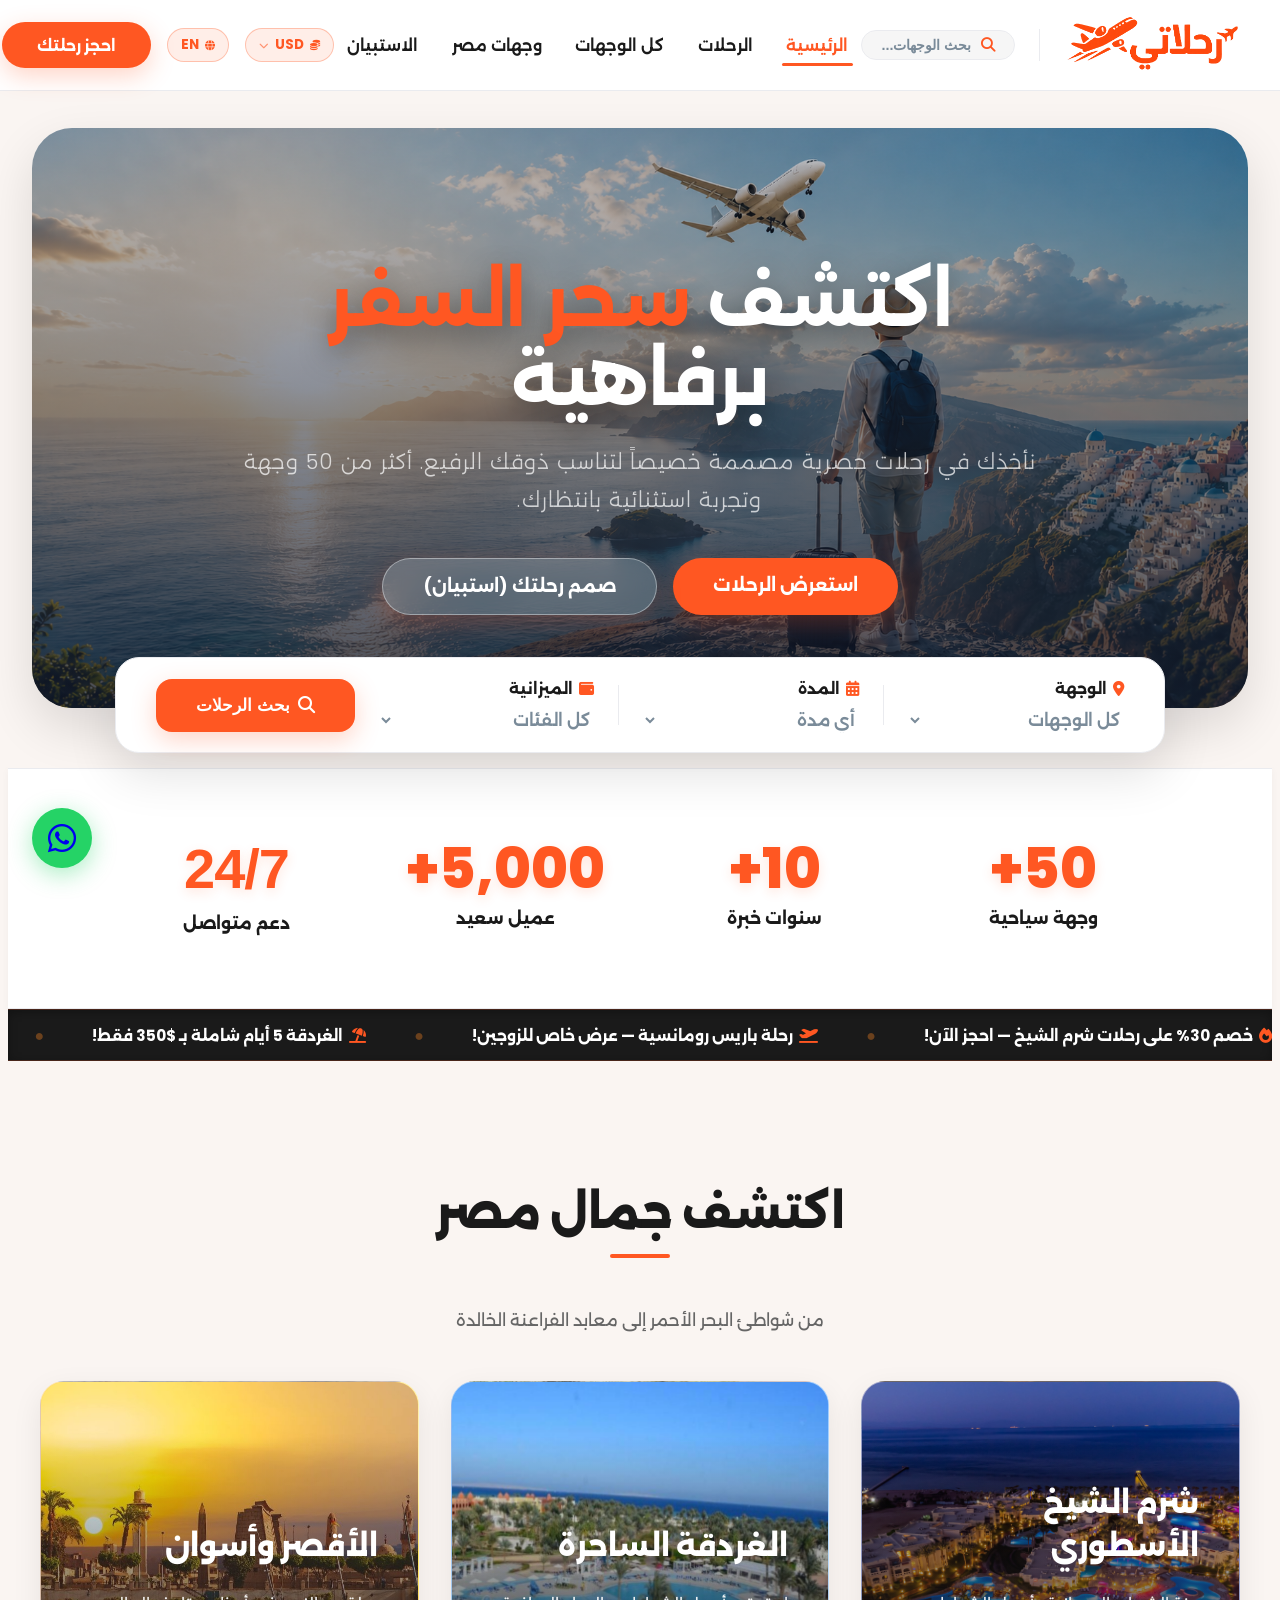
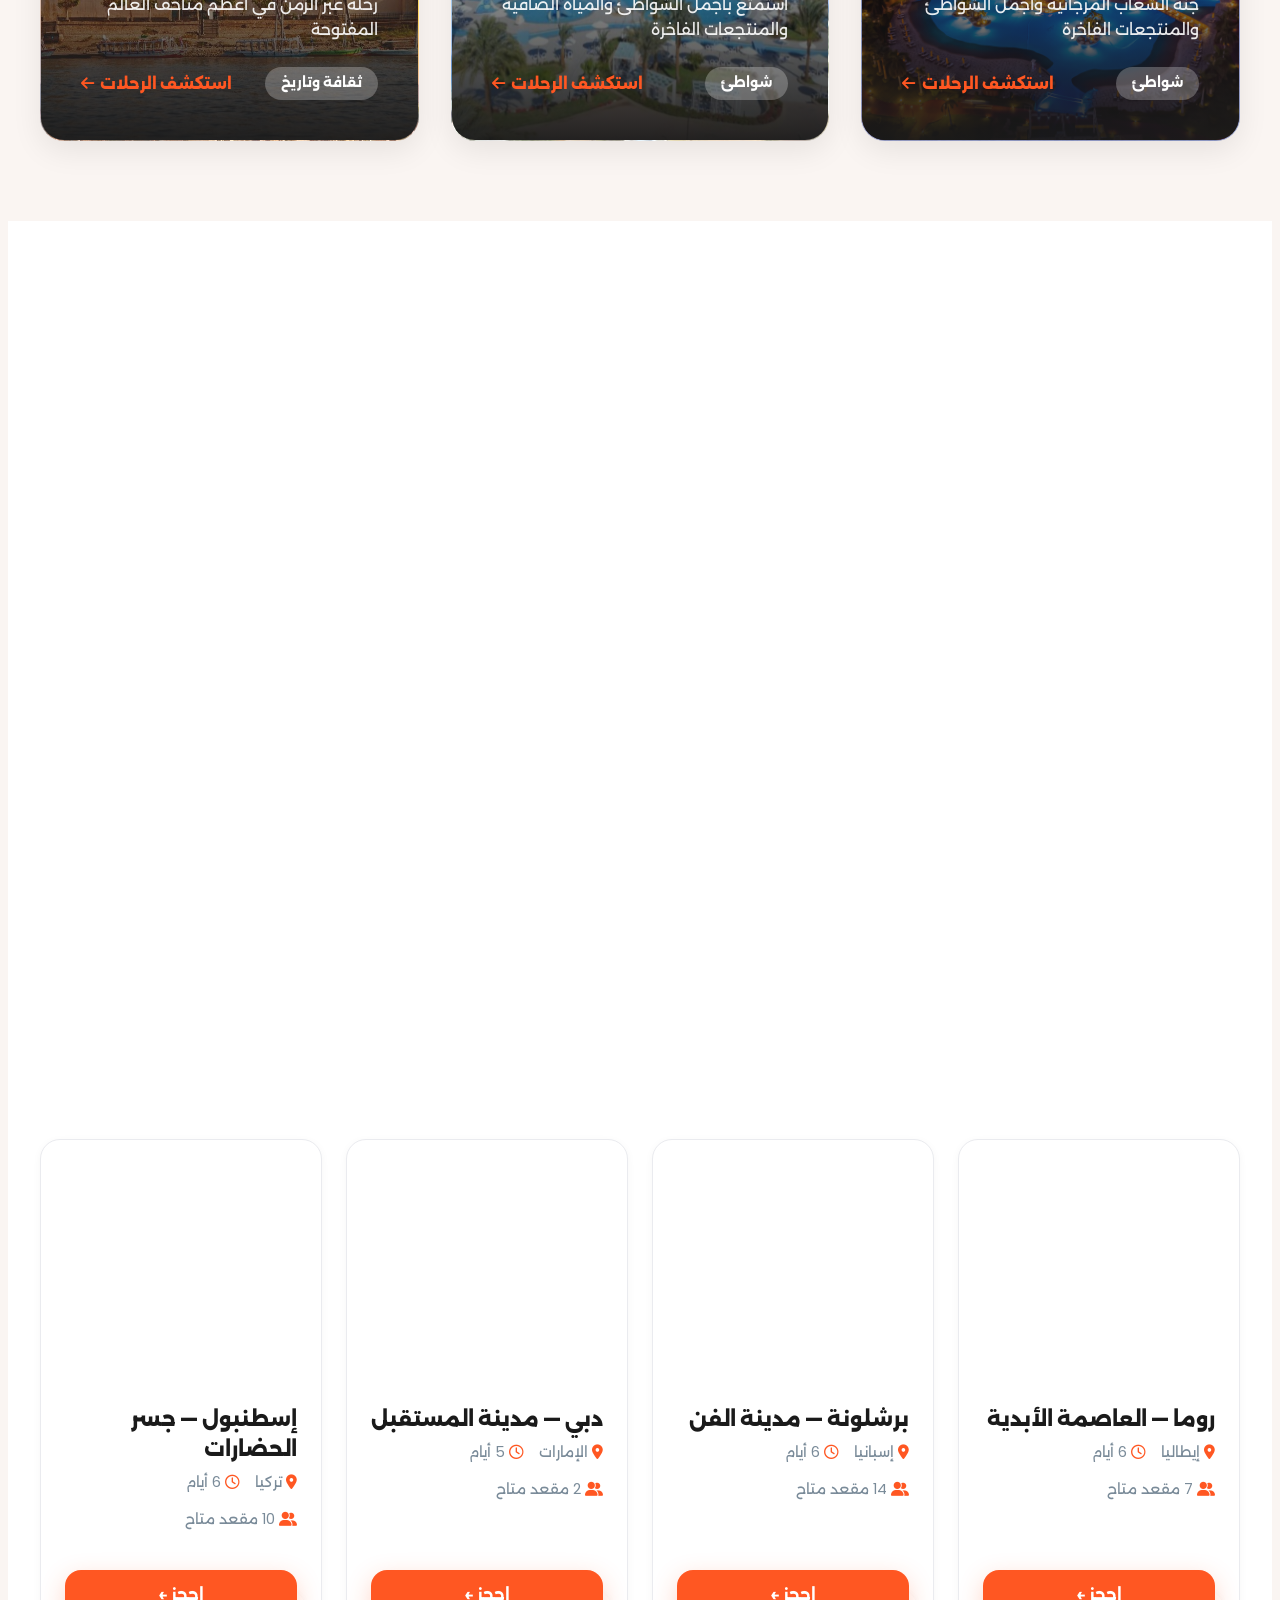
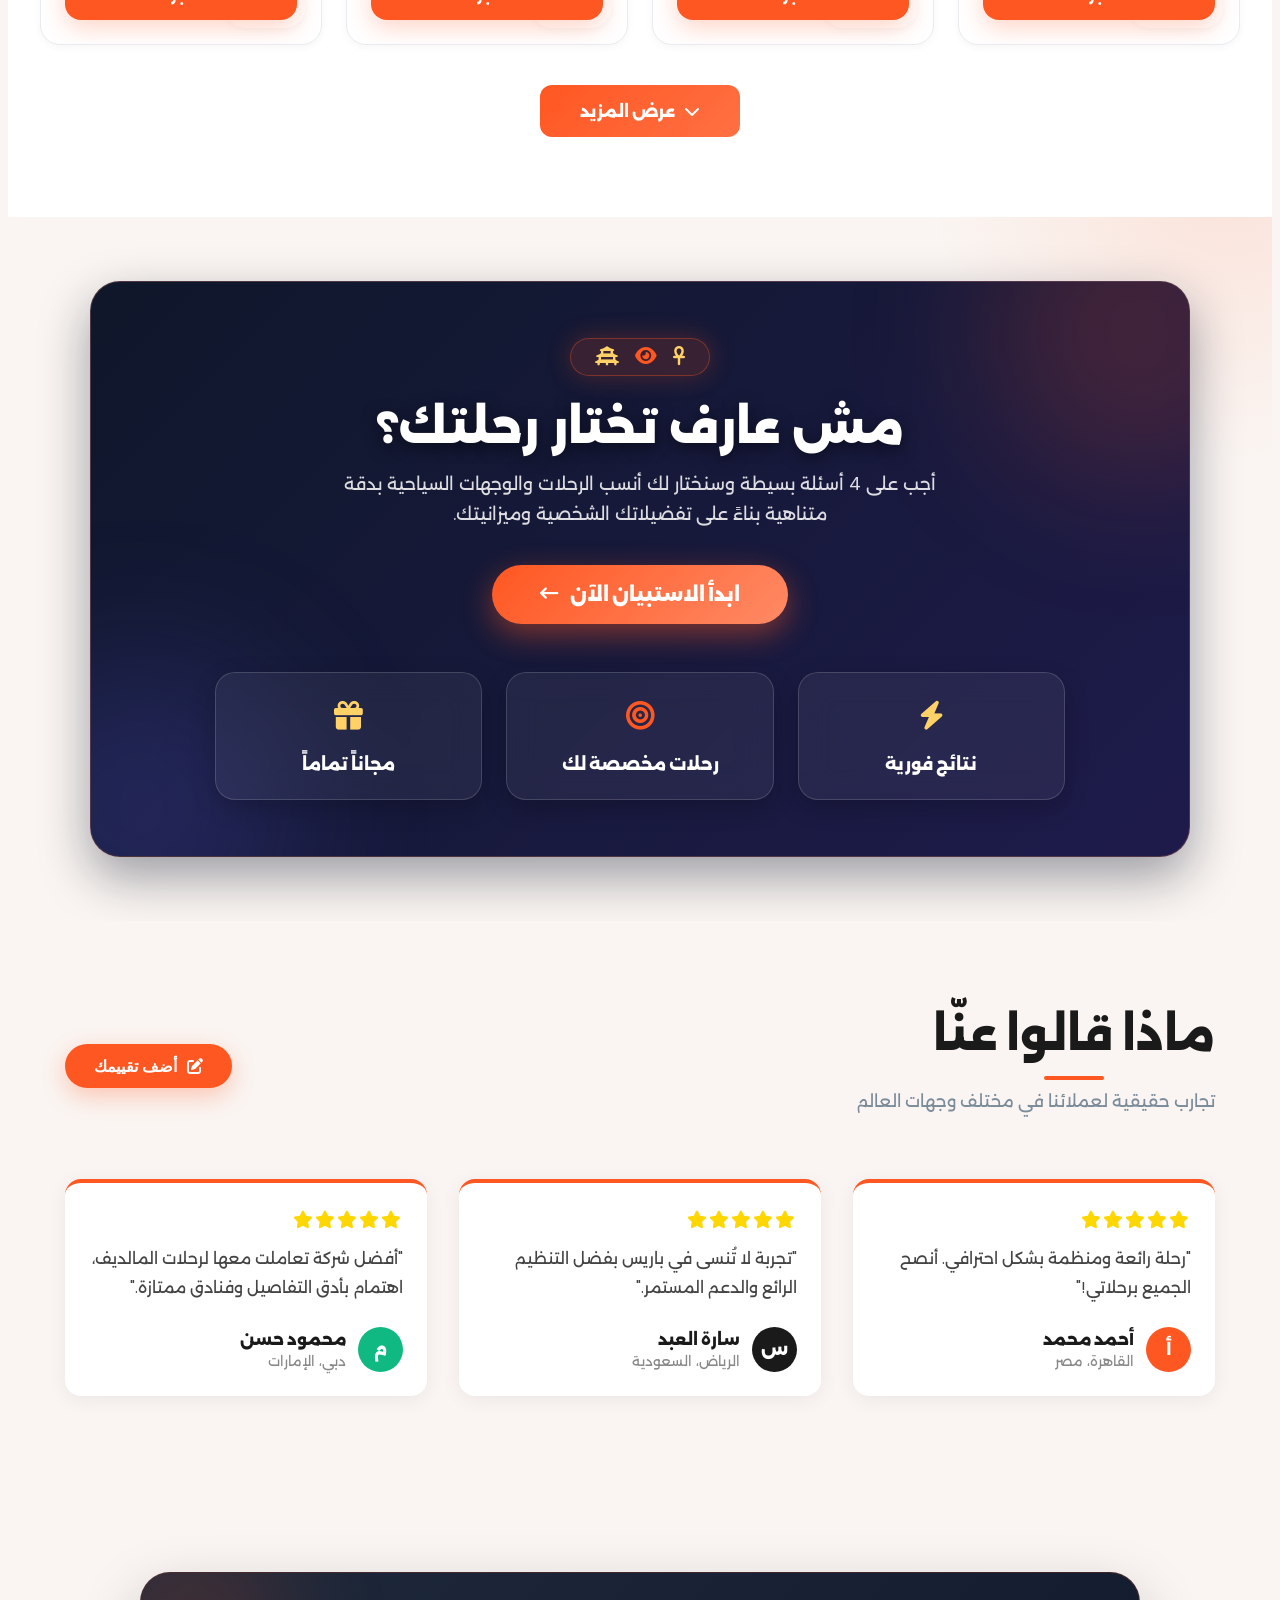
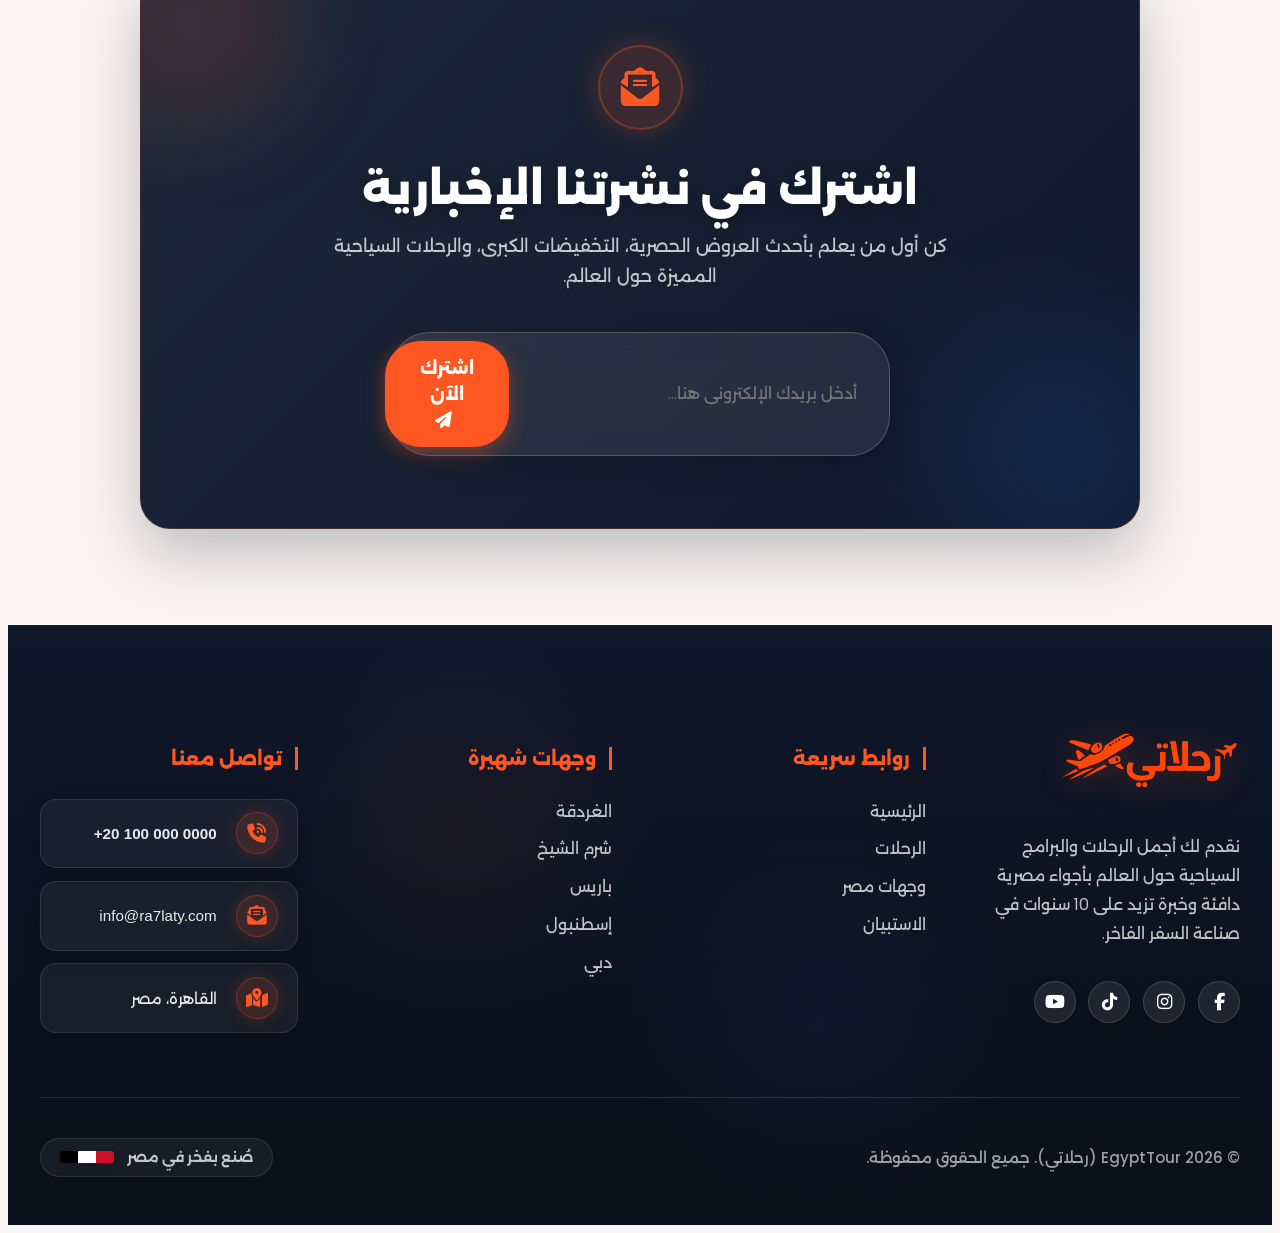
==== index.html @ 70bfa0c8 "version 1" ====
<!DOCTYPE html>

<html lang="ar" dir="rtl">

<head>

    <meta charset="UTF-8">

    <meta name="viewport" content="width=device-width, initial-scale=1.0">

    <meta name="csrf-token" content="">

    <title>رحلاتي | أفضل عروض الرحلات والبرامج السياحية الفاخرة</title>

    <meta name="description" content="اكتشف أجمل الرحلات السياحية والبرامج الفاخرة حول العالم مع رحلاتي (ra7laty.com). عروض سياحية مميزة، حجوزات فنادق وطيران، وتجارب سفر استثنائية بأسعار تنافسية.">

    <link rel="canonical" href="https://ra7laty.com/">

    <link rel="alternate" hreflang="ar" href="https://ra7laty.com/">

    <link rel="alternate" hreflang="en" href="https://ra7laty.com/en/">

    <link rel="alternate" hreflang="x-default" href="https://ra7laty.com/">

    <meta name="keywords" content="رحلاتي, شركة سياحة, عروض سياحية, حجز رحلات, سياحة فاخرة, برامج سياحية, ra7laty, حجز فنادق, تذاكر طيران">

    <meta name="robots" content="index, follow, max-image-preview:large, max-snippet:-1, max-video-preview:-1">

    <meta name="author" content="رحلاتي | Ra7laty">

    <meta name="geo.region" content="EG">

    <meta name="geo.placename" content="Cairo, Egypt">

    <meta property="og:type" content="website">

    <meta property="og:title" content="رحلاتي | أفضل عروض الرحلات والبرامج السياحية الفاخرة">

    <meta property="og:description" content="اكتشف أجمل الرحلات السياحية والبرامج الفاخرة حول العالم مع رحلاتي. عروض سياحية مميزة وتجارب سفر استثنائية بأسعار تنافسية.">

    <meta property="og:url" content="https://ra7laty.com/">

    <meta property="og:site_name" content="رحلاتي | Ra7laty">

    <meta property="og:locale" content="ar_AR">

    <meta property="og:image" content="https://ra7laty.com/assets/logo.png">

    <meta property="og:image:width" content="1200">

    <meta property="og:image:height" content="630">

    <meta property="og:image:alt" content="رحلاتي لعروض السياحة والسفر">

    <meta name="twitter:card" content="summary_large_image">

    <meta name="twitter:site" content="@ra7laty">

    <meta name="twitter:title" content="رحلاتي | أفضل عروض الرحلات والبرامج السياحية الفاخرة">

    <meta name="twitter:description" content="اكتشف أجمل الرحلات السياحية والبرامج الفاخرة حول العالم مع رحلاتي. عروض سياحية مميزة وتجارب سفر استثنائية.">

    <meta name="twitter:image" content="https://ra7laty.com/assets/logo.png">
    <!-- Google Search Favicon and Apple Touch Icon -->
    <link rel="icon" type="image/png" href="https://ra7laty.com/assets/logo.png">
    <link rel="apple-touch-icon" href="https://ra7laty.com/assets/logo.png">

    <script type="application/ld+json">
    [
      {
        "@context": "https://schema.org",
        "@type": "TravelAgency",
        "name": "Ra7laty",
        "alternateName": "Ra7laty",
        "url": "https://ra7laty.com",
        "logo": "https://ra7laty.com/assets/logo.png",
        "image": "https://ra7laty.com/assets/logo.png",
        "description": "Ra7laty offers the best luxury travel packages and tours around the world at the best prices.",

      "address": {"@@type": "PostalAddress", "addressLocality": "Cairo", "addressCountry": "EG"},

      "telephone": "+201000000000",

      "email": "info@ra7laty.com",

      "sameAs": ["https://ra7laty.com", "https://www.facebook.com/ra7laty", "https://www.instagram.com/ra7laty"]

      },
      {
        "@context": "https://schema.org",
        "@type": "WebSite",
        "name": "Ra7laty",
        "alternateName": "Ra7laty",
        "url": "https://ra7laty.com/",
        "keywords": "ra7laty, travel agency, luxury tours, flights, hotels, booking",
        "potentialAction": {
          "@type": "SearchAction",
          "target": {
            "@type": "EntryPoint",
            "urlTemplate": "https://ra7laty.com/?search={search_term_string}"
          },
          "query-input": "required name=search_term_string"
        }
      }
    ]

    </script>

    <!-- Google Fonts & External Assets Preconnect (Rocket Performance) -->
    <link rel="preconnect" href="https://fonts.googleapis.com">
    <link rel="preconnect" href="https://fonts.gstatic.com" crossorigin>
    <link rel="preconnect" href="https://cdnjs.cloudflare.com" crossorigin>
    <link rel="preconnect" href="https://images.unsplash.com" crossorigin>
    <link rel="dns-prefetch" href="https://fonts.googleapis.com">
    <link rel="dns-prefetch" href="https://fonts.gstatic.com">
    <link rel="dns-prefetch" href="https://cdnjs.cloudflare.com">
    <link rel="dns-prefetch" href="https://images.unsplash.com">
    <link href="https://fonts.googleapis.com/css2?family=Alexandria:wght@400;500;600;700;800&family=Poppins:wght@400;500;600;700&display=swap" rel="stylesheet">

    <!-- Font Awesome 6 Free -->

    <link rel="stylesheet" href="https://cdnjs.cloudflare.com/ajax/libs/font-awesome/6.5.1/css/all.min.css" integrity="sha512-DTOQO9RWCH3ppGqcWaEA1BIZOC6xxalwEsw9c2QQeAIftl+Vegovlnee1c9QX4TctnWMn13TZye+giMm8e2LwA==" crossorigin="anonymous" referrerpolicy="no-referrer">

    <link rel="stylesheet" href="css/style.css">

    <script src="js/main.js" defer></script>

</head>

<body>

    <nav class="navbar" id="mainNav">

        <div style="max-width:1250px; margin:0 auto; padding:0 1.5rem; display:flex; align-items:center; justify-content:space-between; height:90px;">

            <div style="display:flex; align-items:center; gap:1.5rem;">
                <a href="index.html" style="display:flex; align-items:center; text-decoration:none;">
                    <img src="assets/logo.png" alt="EgyptTour Logo" decoding="async" style="height: 78px; width: auto; object-fit: contain; transition: transform 0.3s ease;" onmouseover="this.style.transform='scale(1.05)'" onmouseout="this.style.transform='scale(1)'">
                </a>
                <div style="height:32px; width:1px; background:var(--color-border);" class="desktop-only"></div>
                <button onclick="document.getElementById('heroDestFilter')?.focus();" style="background:rgba(26,26,26,0.04); border:1px solid var(--color-border); border-radius:50px; padding:0.4rem 1.2rem; display:flex; align-items:center; gap:0.6rem; cursor:pointer; transition:all 0.2s;" onmouseover="this.style.background='rgba(26,26,26,0.08)'" onmouseout="this.style.background='rgba(26,26,26,0.04)'" class="desktop-only">
                    <i class="fa-solid fa-magnifying-glass" style="color:var(--color-primary); font-size:0.9rem;"></i>
                    <span style="color:var(--color-text-muted); font-size:0.9rem; font-weight:600;" data-i18n="searchNav">بحث الوجهات...</span>
                </button>
            </div>

            <div style="display:flex; align-items:center; gap:0.5rem;" class="desktop-nav">

                <a href="index.html" class="nav-link active" data-i18n="navHome">الرئيسية</a>
                <a href="#world-trips" class="nav-link" data-i18n="navTrips">الرحلات</a>
                <a href="#world-trips" class="nav-link" data-i18n="navDestinations">كل الوجهات</a>
                <a href="#egypt-destinations" class="nav-link" data-i18n="navEgypt">وجهات مصر</a>
                <a href="survey.html" class="nav-link" data-i18n="navSurvey">الاستبيان</a>

            </div>

            <div style="display:flex; align-items:center; gap:1rem;">

                <div style="position:relative;" id="currencyWidget">

                    <button onclick="toggleCurrencyMenu()" id="currencyBtn"

                            style="background:rgba(255, 87, 34, 0.1); border:1px solid rgba(255, 87, 34, 0.3); color:var(--color-primary); font-family:inherit; font-size:0.85rem; font-weight:700; cursor:pointer; padding:0.4rem 0.8rem; border-radius:20px; display:flex; align-items:center; gap:0.4rem; transition:all 0.2s;"

                            onmouseover="this.style.background='rgba(255, 87, 34, 0.2)'"

                            onmouseout="this.style.background='rgba(255, 87, 34, 0.1)'">

                        <i class="fa-solid fa-coins fa-xs"></i>

                        <span id="currencyBtnLabel">USD</span>

                        <i class="fa-solid fa-chevron-down fa-xs" style="opacity:0.6; font-size:0.6rem;"></i>

                    </button>

                                        <div id="currencyMenu" style="display:none; position:absolute; top:calc(100% + 8px); right:0; background:var(--color-surface); border:1px solid rgba(255, 87, 34, 0.25); border-radius:16px; padding:0.5rem; min-width:170px; z-index:999; box-shadow:0 12px 40px rgba(0,0,0,0.15);">
                        <button onclick="selectCurrency('USD','$')" data-currency="USD" style="display:flex; align-items:center; gap:0.5rem; width:100%; background:none; border:none; color:var(--color-text); font-family:inherit; font-size:0.85rem; padding:0.5rem 0.7rem; border-radius:10px; cursor:pointer; text-align:start; transition:all 0.15s;" onmouseover="this.style.background='rgba(255, 87, 34, 0.12)';this.style.color='var(--color-primary)'" onmouseout="this.style.background='none';this.style.color='var(--color-text)'">
                            <span>🇺🇸</span>
                            <span style="font-weight:700;">USD</span>
                            <span style="color:#64748B; font-size:0.75rem; margin-inline-start:auto;">$</span>
                        </button>
                        <button onclick="selectCurrency('EUR','€')" data-currency="EUR" style="display:flex; align-items:center; gap:0.5rem; width:100%; background:none; border:none; color:var(--color-text); font-family:inherit; font-size:0.85rem; padding:0.5rem 0.7rem; border-radius:10px; cursor:pointer; text-align:start; transition:all 0.15s;" onmouseover="this.style.background='rgba(255, 87, 34, 0.12)';this.style.color='var(--color-primary)'" onmouseout="this.style.background='none';this.style.color='var(--color-text)'">
                            <span>🇪🇺</span>
                            <span style="font-weight:700;">EUR</span>
                            <span style="color:#64748B; font-size:0.75rem; margin-inline-start:auto;">€</span>
                        </button>
                        <button onclick="selectCurrency('GBP','£')" data-currency="GBP" style="display:flex; align-items:center; gap:0.5rem; width:100%; background:none; border:none; color:var(--color-text); font-family:inherit; font-size:0.85rem; padding:0.5rem 0.7rem; border-radius:10px; cursor:pointer; text-align:start; transition:all 0.15s;" onmouseover="this.style.background='rgba(255, 87, 34, 0.12)';this.style.color='var(--color-primary)'" onmouseout="this.style.background='none';this.style.color='var(--color-text)'">
                            <span>🇬🇧</span>
                            <span style="font-weight:700;">GBP</span>
                            <span style="color:#64748B; font-size:0.75rem; margin-inline-start:auto;">£</span>
                        </button>
                        <button onclick="selectCurrency('EGP','E£')" data-currency="EGP" style="display:flex; align-items:center; gap:0.5rem; width:100%; background:none; border:none; color:var(--color-text); font-family:inherit; font-size:0.85rem; padding:0.5rem 0.7rem; border-radius:10px; cursor:pointer; text-align:start; transition:all 0.15s;" onmouseover="this.style.background='rgba(255, 87, 34, 0.12)';this.style.color='var(--color-primary)'" onmouseout="this.style.background='none';this.style.color='var(--color-text)'">
                            <span>🇪🇬</span>
                            <span style="font-weight:700;">EGP</span>
                            <span style="color:#64748B; font-size:0.75rem; margin-inline-start:auto;">E£</span>
                        </button>
                        <button onclick="selectCurrency('SAR','SAR')" data-currency="SAR" style="display:flex; align-items:center; gap:0.5rem; width:100%; background:none; border:none; color:var(--color-text); font-family:inherit; font-size:0.85rem; padding:0.5rem 0.7rem; border-radius:10px; cursor:pointer; text-align:start; transition:all 0.15s;" onmouseover="this.style.background='rgba(255, 87, 34, 0.12)';this.style.color='var(--color-primary)'" onmouseout="this.style.background='none';this.style.color='var(--color-text)'">
                            <span>🇸🇦</span>
                            <span style="font-weight:700;">SAR</span>
                            <span style="color:#64748B; font-size:0.75rem; margin-inline-start:auto;">SAR</span>
                        </button>
                        <button onclick="selectCurrency('AED','AED')" data-currency="AED" style="display:flex; align-items:center; gap:0.5rem; width:100%; background:none; border:none; color:var(--color-text); font-family:inherit; font-size:0.85rem; padding:0.5rem 0.7rem; border-radius:10px; cursor:pointer; text-align:start; transition:all 0.15s;" onmouseover="this.style.background='rgba(255, 87, 34, 0.12)';this.style.color='var(--color-primary)'" onmouseout="this.style.background='none';this.style.color='var(--color-text)'">
                            <span>🇦🇪</span>
                            <span style="font-weight:700;">AED</span>
                            <span style="color:#64748B; font-size:0.75rem; margin-inline-start:auto;">AED</span>
                        </button>
                    </div>

                </div>

                <button id="langBtn" style="background:rgba(255, 87, 34, 0.1); border:1px solid rgba(255, 87, 34, 0.3); color:var(--color-primary); font-family:inherit; font-size:0.85rem; font-weight:700; cursor:pointer; padding:0.4rem 0.8rem; border-radius:20px; display:flex; align-items:center; gap:0.4rem; transition:all 0.2s;" onclick="switchLanguage()" onmouseover="this.style.background='rgba(255, 87, 34, 0.2)'" onmouseout="this.style.background='rgba(255, 87, 34, 0.1)'">
                    <i class="fa-solid fa-globe fa-xs"></i>
                    <span id="langBtnLabel">EN</span>
                </button>

                <a href="#world-trips" class="btn-pill desktop-only" style="font-size:0.95rem;" data-i18n="navCta">احجز رحلتك</a>

                <button id="mobileMenuBtn" style="display:none; background:none; border:none; color:var(--color-primary); cursor:pointer; padding:0.3rem; font-size:1.4rem;" class="mobile-only">

                    <i class="fa-solid fa-bars"></i>

                </button>

            </div>

        </div>

        <div id="mobileMenu" class="mobile-menu-container" style="display:none;">
            <button onclick="document.getElementById('mobileMenu').style.display='none'" class="mobile-close-btn" aria-label="Close menu">
                <i class="fa-solid fa-xmark"></i>
            </button>
            <a href="index.html" class="mobile-nav-link active" data-i18n="navHome">
                <i class="fa-solid fa-house"></i> <span>الرئيسية</span>
            </a>
            <a href="#world-trips" class="mobile-nav-link" data-i18n="navTrips" onclick="document.getElementById('mobileMenu').style.display='none'">
                <i class="fa-solid fa-plane-departure"></i> <span>الرحلات</span>
            </a>
            <a href="#world-trips" class="mobile-nav-link" data-i18n="navDestinations" onclick="document.getElementById('mobileMenu').style.display='none'">
                <i class="fa-solid fa-earth-americas"></i> <span>كل الوجهات</span>
            </a>
            <a href="#egypt-destinations" class="mobile-nav-link" data-i18n="navEgypt" onclick="document.getElementById('mobileMenu').style.display='none'">
                <i class="fa-solid fa-pyramid"></i> <span>وجهات مصر</span>
            </a>
            <a href="survey.html" class="mobile-nav-link" data-i18n="navSurvey">
                <i class="fa-solid fa-clipboard-question"></i> <span>الاستبيان</span>
            </a>
            <a href="#world-trips" class="mobile-nav-cta" data-i18n="navCta" onclick="document.getElementById('mobileMenu').style.display='none'">
                <i class="fa-solid fa-map-location-dot"></i> <span>احجز رحلتك</span>
            </a>
        </div>

    </nav>

    <main class="page-content">

<section class="hero-wrapper" id="hero" style="padding: 30px 1.5rem 60px; background: var(--color-bg);">
    <div class="hero-container" style="max-width: 1350px; margin: 0 auto; height: 580px; background: url('assets/background.png') center/cover no-repeat; border-radius: 40px; position: relative; box-shadow: var(--shadow-lg); overflow: visible; display: flex; flex-direction: column; justify-content: center; align-items: center; text-align: center; padding: 2rem;">
        
        <div style="position: absolute; inset: 0; background: linear-gradient(180deg, rgba(15, 23, 42, 0.25) 0%, rgba(15, 23, 42, 0.75) 100%); border-radius: 40px;"></div>
        
        <div style="position: relative; z-index: 2; max-width: 850px; margin-bottom: 20px;">
            <h1 class="text-oversized" data-i18n="heroTitle" style="color: var(--color-surface); text-shadow: 0 10px 30px rgba(0,0,0,0.4); margin-bottom: 1.5rem; font-size: clamp(2.5rem, 6vw, 4.5rem);">
                اكتشف <span style="color: var(--color-primary);">سحر السفر</span> برفاهية
            </h1>
            <p class="text-subtitle" data-i18n="heroSub" style="color: rgba(255,255,255,0.9); margin-bottom: 2.5rem; font-size: clamp(1.1rem, 2vw, 1.3rem); line-height: 1.8;">
                نأخذك في رحلات حصرية مصممة خصيصاً لتناسب ذوقك الرفيع. أكثر من 50 وجهة وتجربة استثنائية بانتظارك.
            </p>
            <div style="display: flex; gap: 1rem; justify-content: center; flex-wrap: wrap;">
                <a href="#world-trips" class="btn-pill" data-i18n="heroBtn1" style="font-size: 1.1rem; padding: 0.9rem 2.5rem;">استعرض الرحلات</a>
                <a href="survey.html" class="btn-pill" data-i18n="heroBtn2" style="font-size: 1.1rem; padding: 0.9rem 2.5rem; background: rgba(255,255,255,0.2); backdrop-filter: blur(10px); border: 1px solid rgba(255,255,255,0.4); color: white;">صمم رحلتك (استبيان)</a>
            </div>
        </div>

        <div class="floating-filter-bar">
            <div class="filter-group">
                <label data-i18n="filterDestLabel"><i class="fa-solid fa-location-dot" style="color:var(--color-primary);"></i> الوجهة</label>
                <select id="heroDestFilter">
                    <option value="all" data-i18n="filterDestAll">كل الوجهات</option>
                    <option value="egypt" data-i18n="filterDestEgypt">وجهات مصر</option>
                    <option value="world" data-i18n="filterDestWorld">وجهات دولية</option>
                </select>
            </div>
            <div class="filter-divider"></div>
            <div class="filter-group">
                <label data-i18n="filterDurLabel"><i class="fa-solid fa-calendar-days" style="color:var(--color-primary);"></i> المدة</label>
                <select id="heroDurationFilter">
                    <option value="all" data-i18n="filterDurAll">أي مدة</option>
                    <option value="short" data-i18n="filterDurShort">1 - 4 أيام</option>
                    <option value="long" data-i18n="filterDurLong">5 أيام فأكثر</option>
                </select>
            </div>
            <div class="filter-divider"></div>
            <div class="filter-group">
                <label data-i18n="filterBudLabel"><i class="fa-solid fa-wallet" style="color:var(--color-primary);"></i> الميزانية</label>
                <select id="heroBudgetFilter">
                    <option value="all" data-i18n="filterBudAll">كل الفئات</option>
                    <option value="budget" data-i18n="filterBudLow">اقتصادي</option>
                    <option value="luxury" data-i18n="filterBudHigh">فاخر المميز</option>
                </select>
            </div>
            <button class="btn-primary filter-search-btn" data-i18n="filterSearchBtn" onclick="applyHeroFilter()">
                <i class="fa-solid fa-magnifying-glass"></i> بحث الرحلات
            </button>
        </div>

    </div>
</section>

<style>

@keyframes bounce {

    0%,100% { transform: translateY(0); }

    50%      { transform: translateY(8px); }

}

</style>

<section class="stats-bar">

    <div class="stats-grid-container">

        <div class="fade-up">

            <div class="stat-number" data-counter="50" data-suffix="+">0</div>

            <div style="color:var(--color-text-muted); font-size:0.9rem; margin-top:0.3rem;" data-i18n="stat1Label">وجهة سياحية</div>

        </div>

        <div class="fade-up" style="transition-delay:0.1s">

            <div class="stat-number" data-counter="10" data-suffix="+">0</div>

            <div style="color:var(--color-text-muted); font-size:0.9rem; margin-top:0.3rem;" data-i18n="stat2Label">سنوات خبرة</div>

        </div>

        <div class="fade-up" style="transition-delay:0.2s">

            <div class="stat-number" data-counter="5000" data-suffix="+">0</div>

            <div style="color:var(--color-text-muted); font-size:0.9rem; margin-top:0.3rem;" data-i18n="stat3Label">عميل سعيد</div>

        </div>

        <div class="fade-up" style="transition-delay:0.3s">

            <div class="stat-number" data-suffix="" style="direction:ltr; display:inline-block; font-family:'Inter', sans-serif; letter-spacing:-1px;">24/7</div>

            <div style="color:var(--color-text-muted); font-size:0.9rem; margin-top:0.3rem;" data-i18n="stat4Label">دعم متواصل</div>

        </div>

    </div>

</section>

<div class="ticker-wrap">

    <div class="ticker-track" id="tickerTrack">

                        <span class="ticker-item"><span class="offer-text" data-ar="<i class='fa-solid fa-fire'></i> خصم 30% على رحلات شرم الشيخ — احجز الآن!" data-en="<i class='fa-solid fa-fire'></i> 30% OFF Sharm El-Sheikh — Book Now!"><i class="fa-solid fa-fire"></i> خصم 30% على رحلات شرم الشيخ — احجز الآن!</span></span><span style="color:rgba(230, 126, 34, 0.4);">●</span>
            <span class="ticker-item"><span class="offer-text" data-ar="<i class='fa-solid fa-plane-departure'></i> رحلة باريس رومانسية — عرض خاص للزوجين!" data-en="<i class='fa-solid fa-plane-departure'></i> Romantic Paris Trip — Couples Special!"><i class="fa-solid fa-plane-departure"></i> رحلة باريس رومانسية — عرض خاص للزوجين!</span></span><span style="color:rgba(230, 126, 34, 0.4);">●</span>
            <span class="ticker-item"><span class="offer-text" data-ar="<i class='fa-solid fa-umbrella-beach'></i> الغردقة 5 أيام شاملة بـ $350 فقط!" data-en="<i class='fa-solid fa-umbrella-beach'></i> Hurghada 5 Days All-Inclusive for $350 Only!"><i class="fa-solid fa-umbrella-beach"></i> الغردقة 5 أيام شاملة بـ $350 فقط!</span></span><span style="color:rgba(230, 126, 34, 0.4);">●</span>
            <span class="ticker-item"><span class="offer-text" data-ar="<i class='fa-solid fa-earth-americas'></i> دبي — باقات مميزة للعائلات لهذا الصيف!" data-en="<i class='fa-solid fa-earth-americas'></i> Dubai — Special Family Packages This Summer!"><i class="fa-solid fa-earth-americas"></i> دبي — باقات مميزة للعائلات لهذا الصيف!</span></span><span style="color:rgba(230, 126, 34, 0.4);">●</span>
            <span class="ticker-item"><span class="offer-text" data-ar="<i class='fa-solid fa-star'></i> إسطنبول 6 أيام كل شيء شامل — احجز قبل نفاد الأماكن!" data-en="<i class='fa-solid fa-star'></i> Istanbul 6 Days All-Inclusive — Book Before Spots Run Out!"><i class="fa-solid fa-star"></i> إسطنبول 6 أيام كل شيء شامل — احجز قبل نفاد الأماكن!</span></span><span style="color:rgba(230, 126, 34, 0.4);">●</span>
            <!-- Duplicate for loop -->
            <span class="ticker-item"><span class="offer-text" data-ar="<i class='fa-solid fa-fire'></i> خصم 30% على رحلات شرم الشيخ — احجز الآن!" data-en="<i class='fa-solid fa-fire'></i> 30% OFF Sharm El-Sheikh — Book Now!"><i class="fa-solid fa-fire"></i> خصم 30% على رحلات شرم الشيخ — احجز الآن!</span></span><span style="color:rgba(230, 126, 34, 0.4);">●</span>
            <span class="ticker-item"><span class="offer-text" data-ar="<i class='fa-solid fa-plane-departure'></i> رحلة باريس رومانسية — عرض خاص للزوجين!" data-en="<i class='fa-solid fa-plane-departure'></i> Romantic Paris Trip — Couples Special!"><i class="fa-solid fa-plane-departure"></i> رحلة باريس رومانسية — عرض خاص للزوجين!</span></span><span style="color:rgba(230, 126, 34, 0.4);">●</span>
            <span class="ticker-item"><span class="offer-text" data-ar="<i class='fa-solid fa-umbrella-beach'></i> الغردقة 5 أيام شاملة بـ $350 فقط!" data-en="<i class='fa-solid fa-umbrella-beach'></i> Hurghada 5 Days All-Inclusive for $350 Only!"><i class="fa-solid fa-umbrella-beach"></i> الغردقة 5 أيام شاملة بـ $350 فقط!</span></span><span style="color:rgba(230, 126, 34, 0.4);">●</span>
            <span class="ticker-item"><span class="offer-text" data-ar="<i class='fa-solid fa-earth-americas'></i> دبي — باقات مميزة للعائلات لهذا الصيف!" data-en="<i class='fa-solid fa-earth-americas'></i> Dubai — Special Family Packages This Summer!"><i class="fa-solid fa-earth-americas"></i> دبي — باقات مميزة للعائلات لهذا الصيف!</span></span><span style="color:rgba(230, 126, 34, 0.4);">●</span>
            <span class="ticker-item"><span class="offer-text" data-ar="<i class='fa-solid fa-star'></i> إسطنبول 6 أيام كل شيء شامل — احجز قبل نفاد الأماكن!" data-en="<i class='fa-solid fa-star'></i> Istanbul 6 Days All-Inclusive — Book Before Spots Run Out!"><i class="fa-solid fa-star"></i> إسطنبول 6 أيام كل شيء شامل — احجز قبل نفاد الأماكن!</span></span><span style="color:rgba(230, 126, 34, 0.4);">●</span>

    </div>

</div>

<section id="egypt-destinations" style="padding:5rem 1.5rem; background:var(--color-bg);">

    <div style="max-width:1200px; margin:0 auto;">

        <div style="text-align:center; margin-bottom:3rem;" class="fade-up">

            <h2 class="section-title" data-i18n="egyptSectionTitle">اكتشف جمال مصر</h2>

            <p style="color:#666; margin-top:0.75rem; font-size:1.05rem;" data-i18n="egyptSectionSub">من شواطئ البحر الأحمر إلى معابد الفراعنة الخالدة</p>

        </div>

        <div style="display:grid; grid-template-columns:repeat(auto-fit, minmax(300px, 1fr)); gap:2rem;">

            <a href="#world-trips" style="display:block; text-decoration:none;">
            <div class="egypt-dest-card fade-up" style="transition-delay:0s; background-image: url('assets/sharm.jpeg');">
                <div class="egypt-dest-content">
                    <h3 data-i18n="sharmTitle" style="font-size:1.8rem; font-weight:800; margin-bottom:0.5rem;">شرم الشيخ الأسطوري</h3>
                    <p data-i18n="sharmSub" style="font-size:1rem; opacity:0.9; margin-bottom:1.5rem; line-height:1.6;">جنة الشعاب المرجانية وأجمل الشواطئ والمنتجعات الفاخرة</p>
                    <div style="display:flex; align-items:center; justify-content:space-between;">
                        <span data-i18n="filterBeach" style="background:rgba(255,255,255,0.25); padding:0.4rem 1rem; border-radius:30px; font-size:0.85rem; font-weight:700;">شواطئ</span>
                        <span data-i18n="exploreTrips" style="color:var(--color-primary); font-weight:800; font-size:0.95rem; display:flex; align-items:center; gap:0.4rem;">استكشف الرحلات <i class="fa-solid fa-arrow-left"></i></span>
                    </div>
                </div>
            </div>
            </a>
            <a href="#world-trips" style="display:block; text-decoration:none;">
            <div class="egypt-dest-card fade-up" style="transition-delay:0.1s; background-image: url('assets/ghardga.jpg');">
                <div class="egypt-dest-content">
                    <h3 data-i18n="ghardgaTitle" style="font-size:1.8rem; font-weight:800; margin-bottom:0.5rem;">الغردقة الساحرة</h3>
                    <p data-i18n="ghardgaSub" style="font-size:1rem; opacity:0.9; margin-bottom:1.5rem; line-height:1.6;">استمتع بأجمل الشواطئ والمياه الصافية والمنتجعات الفاخرة</p>
                    <div style="display:flex; align-items:center; justify-content:space-between;">
                        <span data-i18n="filterBeach" style="background:rgba(255,255,255,0.25); padding:0.4rem 1rem; border-radius:30px; font-size:0.85rem; font-weight:700;">شواطئ</span>
                        <span data-i18n="exploreTrips" style="color:var(--color-primary); font-weight:800; font-size:0.95rem; display:flex; align-items:center; gap:0.4rem;">استكشف الرحلات <i class="fa-solid fa-arrow-left"></i></span>
                    </div>
                </div>
            </div>
            </a>
            <a href="#world-trips" style="display:block; text-decoration:none;">
            <div class="egypt-dest-card fade-up" style="transition-delay:0.2s; background-image: url('assets/aswan.jpg');">
                <div class="egypt-dest-content">
                    <h3 data-i18n="aswanTitle" style="font-size:1.8rem; font-weight:800; margin-bottom:0.5rem;">الأقصر وأسوان</h3>
                    <p data-i18n="aswanSub" style="font-size:1rem; opacity:0.9; margin-bottom:1.5rem; line-height:1.6;">رحلة عبر الزمن في أعظم متاحف العالم المفتوحة</p>
                    <div style="display:flex; align-items:center; justify-content:space-between;">
                        <span data-i18n="filterCulture" style="background:rgba(255,255,255,0.25); padding:0.4rem 1rem; border-radius:30px; font-size:0.85rem; font-weight:700;">تاريخ</span>
                        <span data-i18n="exploreTrips" style="color:var(--color-primary); font-weight:800; font-size:0.95rem; display:flex; align-items:center; gap:0.4rem;">استكشف الرحلات <i class="fa-solid fa-arrow-left"></i></span>
                    </div>
                </div>
            </div>
            </a>

        </div>

    </div>

</section>

<section id="world-trips" style="padding:5rem 1.5rem; background:white;">

    <div style="max-width:1200px; margin:0 auto;">

        <div style="text-align:center; margin-bottom:2.5rem;" class="fade-up">

            <h2 class="section-title" data-i18n="tripsSectionTitle">استكشف العالم معنا</h2>

            <p style="color:#666; margin-top:0.75rem; font-size:1.05rem;" data-i18n="tripsSectionSub">أكثر من 50 وجهة سياحية تنتظرك بأفضل الأسعار وأروع التجارب</p>

        </div>

        <div class="filter-tabs fade-up" style="margin-bottom:2.5rem;" id="filterTabsContainer">

            <button class="filter-tab active" data-category="all" data-i18n="filterAll">الكل</button>

            <button class="filter-tab" data-category="beach" data-i18n="filterBeach">شواطئ</button>

            <button class="filter-tab" data-category="culture" data-i18n="filterCulture">ثقافة وتاريخ</button>

            <button class="filter-tab" data-category="adventure" data-i18n="filterAdventure">مغامرة</button>

        </div>

        <div class="trips-grid" id="tripsGrid">

            <div style="grid-column:1/-1; text-align:center; padding:3rem; color:#999;">

                <div style="font-size:2.5rem; margin-bottom:1rem;"><i class="fa-solid fa-hourglass-half fa-spin" style="color:var(--color-primary);"></i></div>

                <div style="font-size:1.1rem; font-weight:600;">جاري تحميل الرحلات...</div>

            </div>

        </div>

        <div style="text-align:center; margin-top:2.5rem;" id="loadMoreWrap">

            <button id="loadMoreBtn"

                onclick="loadMoreTrips()"

                style="display:none; margin:0 auto; padding:0.85rem 2.5rem;

                       background:var(--primary-gradient); color:white;

                       font-weight:800; font-size:1rem; border:none; border-radius:12px;

                       cursor:pointer; transition:all 0.2s; font-family:inherit;

                       align-items:center; gap:0.6rem;">

                <i class="fa-solid fa-chevron-down"></i>

                <span id="loadMoreLabel">عرض المزيد</span>

            </button>

        </div>

    </div>

</section>

<section class="survey-cta" style="padding:4rem 1.5rem; background:var(--color-bg);">
    <div style="max-width:1100px; margin:0 auto;" class="fade-up">
        <div style="background:linear-gradient(135deg, #0F172A 0%, #1E1B4B 100%); border-radius:30px; padding:3.5rem 2rem; position:relative; overflow:hidden; box-shadow:0 20px 50px rgba(15, 23, 42, 0.4); border:1px solid rgba(255, 138, 101, 0.25);">
            
            <!-- Ambient Glowing Orbs -->
            <div style="position:absolute; top:-100px; right:-100px; width:300px; height:300px; background:rgba(255, 87, 34, 0.18); border-radius:50%; filter:blur(70px);"></div>
            <div style="position:absolute; bottom:-100px; left:-100px; width:300px; height:300px; background:rgba(99, 102, 241, 0.18); border-radius:50%; filter:blur(70px);"></div>

            <div style="max-width:850px; margin:0 auto; text-align:center; position:relative; z-index:10;">

                <!-- Floating Glowing Pill Badge -->
                <div style="background:rgba(255, 87, 34, 0.15); border:1px solid rgba(255, 87, 34, 0.35); padding:0.5rem 1.5rem; border-radius:30px; display:inline-flex; align-items:center; gap:1rem; box-shadow:0 0 25px rgba(255, 87, 34, 0.25); margin-bottom:1.5rem;">
                    <i class="fa-solid fa-ankh" style="color:#FFD166; font-size:1.2rem;"></i>
                    <i class="fa-solid fa-eye" style="color:var(--color-primary); font-size:1.2rem;"></i>
                    <i class="fa-solid fa-vihara" style="color:#FFD166; font-size:1.2rem;"></i>
                </div>

                <h2 style="font-size:clamp(1.8rem, 4vw, 2.8rem); font-weight:900; color:white; margin:0 0 1rem 0; font-family:var(--font-ar-display); text-shadow:0 4px 15px rgba(0,0,0,0.5);" data-i18n="surveySectionTitle">
                    مش عارف تختار رحلتك؟
                </h2>

                <p style="color:rgba(255,255,255,0.85); font-size:1.1rem; line-height:1.7; max-width:650px; margin:0 auto 2.2rem auto;" data-i18n="surveySectionSub">
                    أجب على 4 أسئلة بسيطة وسنختار لك أنسب الرحلات والوجهات السياحية بدقة متناهية بناءً على تفضيلاتك الشخصية وميزانيتك.
                </p>

                <div style="margin-bottom:3rem;">
                    <a href="survey.html" class="btn-primary" style="background:linear-gradient(135deg, #FF5722 0%, #FF8A65 100%); color:white; padding:1rem 3rem; border-radius:40px; font-weight:900; font-size:1.15rem; display:inline-flex; align-items:center; gap:0.8rem; box-shadow:0 10px 30px rgba(255, 87, 34, 0.45); text-decoration:none; transition:all 0.3s;" onmouseover="this.style.transform='translateY(-3px)';this.style.boxShadow='0 15px 40px rgba(255, 87, 34, 0.6)'" onmouseout="this.style.transform='translateY(0)';this.style.boxShadow='0 10px 30px rgba(255, 87, 34, 0.45)'" data-i18n="surveyCta">
                        ابدأ الاستبيان الآن <i class="fa-solid fa-arrow-left-long"></i>
                    </a>
                </div>

                <!-- Glassmorphic Feature Cards -->
                <div style="display:flex; justify-content:center; gap:1.5rem; flex-wrap:wrap;">
                    
                    <div style="background:rgba(255,255,255,0.06); border:1px solid rgba(255,255,255,0.15); padding:1.4rem 1.8rem; border-radius:20px; backdrop-filter:blur(16px); flex:1; min-width:190px; box-shadow:0 8px 25px rgba(0,0,0,0.2); transition:transform 0.2s;" onmouseover="this.style.transform='translateY(-4px)'" onmouseout="this.style.transform='translateY(0)'">
                        <div style="font-size:1.8rem; margin-bottom:0.8rem;"><i class="fa-solid fa-bolt" style="color:#FFD166;"></i></div>
                        <div style="font-size:1.05rem; font-weight:800; color:white;" data-i18n="surveyFeature1">نتائج فورية</div>
                    </div>

                    <div style="background:rgba(255,255,255,0.06); border:1px solid rgba(255,255,255,0.15); padding:1.4rem 1.8rem; border-radius:20px; backdrop-filter:blur(16px); flex:1; min-width:190px; box-shadow:0 8px 25px rgba(0,0,0,0.2); transition:transform 0.2s;" onmouseover="this.style.transform='translateY(-4px)'" onmouseout="this.style.transform='translateY(0)'">
                        <div style="font-size:1.8rem; margin-bottom:0.8rem;"><i class="fa-solid fa-bullseye" style="color:var(--color-primary);"></i></div>
                        <div style="font-size:1.05rem; font-weight:800; color:white;" data-i18n="surveyFeature2">رحلات مخصصة لك</div>
                    </div>

                    <div style="background:rgba(255,255,255,0.06); border:1px solid rgba(255,255,255,0.15); padding:1.4rem 1.8rem; border-radius:20px; backdrop-filter:blur(16px); flex:1; min-width:190px; box-shadow:0 8px 25px rgba(0,0,0,0.2); transition:transform 0.2s;" onmouseover="this.style.transform='translateY(-4px)'" onmouseout="this.style.transform='translateY(0)'">
                        <div style="font-size:1.8rem; margin-bottom:0.8rem;"><i class="fa-solid fa-gift" style="color:#FFD166;"></i></div>
                        <div style="font-size:1.05rem; font-weight:800; color:white;" data-i18n="surveyFeature3">مجاناً تماماً</div>
                    </div>

                </div>

            </div>
        </div>
    </div>
</section>

<section style="padding:5rem 1.5rem; background:var(--color-bg); position:relative;">

    <div style="max-width:1150px; margin:0 auto;">

        <div style="display:flex; flex-wrap:wrap; align-items:center; justify-content:space-between; margin-bottom:3rem; gap:1.5rem;" class="fade-up">
            <div>
                <h2 class="section-title" data-i18n="testimonialsTitle" style="margin:0;">ماذا قالوا عنّا</h2>
                <p data-i18n="testimonialsSub" style="color:var(--color-text-muted); margin-top:0.5rem; font-size:1.05rem;">تجارب حقيقية لعملائنا في مختلف وجهات العالم</p>
            </div>
            <button data-i18n="addReviewBtn" onclick="openReviewModal()" style="background:var(--color-primary); color:white; border:none; padding:0.8rem 1.8rem; border-radius:30px; font-weight:800; font-size:1rem; cursor:pointer; display:flex; align-items:center; gap:0.6rem; box-shadow:0 8px 25px rgba(255, 87, 34, 0.3); transition:all 0.2s;" onmouseover="this.style.transform='translateY(-3px)';this.style.boxShadow='0 12px 30px rgba(255, 87, 34, 0.4)'" onmouseout="this.style.transform='translateY(0)';this.style.boxShadow='0 8px 25px rgba(255, 87, 34, 0.3)'">
                <i class="fa-solid fa-pen-to-square"></i> أضف تقييمك
            </button>
        </div>

        <div style="display:grid; grid-template-columns:repeat(auto-fit, minmax(300px, 1fr)); gap:2rem;" id="testimonialsGrid">

            <div class="testimonial-card fade-up" style="transition-delay:0s">
                <div class="stars"><i class="fa-solid fa-star" style="color:#FFD700;"></i><i class="fa-solid fa-star" style="color:#FFD700;"></i><i class="fa-solid fa-star" style="color:#FFD700;"></i><i class="fa-solid fa-star" style="color:#FFD700;"></i><i class="fa-solid fa-star" style="color:#FFD700;"></i></div>
                <p style="color:#444; line-height:1.8; margin:0.75rem 0; font-size:1rem;">
                    "رحلة رائعة ومنظمة بشكل احترافي. أنصح الجميع برحلاتي!"
                </p>
                <div style="display:flex; align-items:center; gap:0.75rem; margin-top:1.5rem;">
                    <div style="width:45px; height:45px; background:var(--color-primary); border-radius:50%; display:flex; align-items:center; justify-content:center; color:white; font-weight:800; font-size:1.1rem;">أ</div>
                    <div>
                        <div style="font-weight:800; font-size:1rem; color:var(--color-primary-dark);">أحمد محمد</div>
                        <div style="font-size:0.85rem; color:#888;">القاهرة، مصر</div>
                    </div>
                </div>
            </div>

            <div class="testimonial-card fade-up" style="transition-delay:0.1s">
                <div class="stars"><i class="fa-solid fa-star" style="color:#FFD700;"></i><i class="fa-solid fa-star" style="color:#FFD700;"></i><i class="fa-solid fa-star" style="color:#FFD700;"></i><i class="fa-solid fa-star" style="color:#FFD700;"></i><i class="fa-solid fa-star" style="color:#FFD700;"></i></div>
                <p style="color:#444; line-height:1.8; margin:0.75rem 0; font-size:1rem;">
                    "تجربة لا تُنسى في باريس بفضل التنظيم الرائع والدعم المستمر."
                </p>
                <div style="display:flex; align-items:center; gap:0.75rem; margin-top:1.5rem;">
                    <div style="width:45px; height:45px; background:var(--color-primary-dark); border-radius:50%; display:flex; align-items:center; justify-content:center; color:white; font-weight:800; font-size:1.1rem;">س</div>
                    <div>
                        <div style="font-weight:800; font-size:1rem; color:var(--color-primary-dark);">سارة العبد</div>
                        <div style="font-size:0.85rem; color:#888;">الرياض، السعودية</div>
                    </div>
                </div>
            </div>

            <div class="testimonial-card fade-up" style="transition-delay:0.2s">
                <div class="stars"><i class="fa-solid fa-star" style="color:#FFD700;"></i><i class="fa-solid fa-star" style="color:#FFD700;"></i><i class="fa-solid fa-star" style="color:#FFD700;"></i><i class="fa-solid fa-star" style="color:#FFD700;"></i><i class="fa-solid fa-star" style="color:#FFD700;"></i></div>
                <p style="color:#444; line-height:1.8; margin:0.75rem 0; font-size:1rem;">
                    "أفضل شركة تعاملت معها لرحلات المالديف، اهتمام بأدق التفاصيل وفنادق ممتازة."
                </p>
                <div style="display:flex; align-items:center; gap:0.75rem; margin-top:1.5rem;">
                    <div style="width:45px; height:45px; background:#10B981; border-radius:50%; display:flex; align-items:center; justify-content:center; color:white; font-weight:800; font-size:1.1rem;">م</div>
                    <div>
                        <div style="font-weight:800; font-size:1rem; color:var(--color-primary-dark);">محمود حسن</div>
                        <div style="font-size:0.85rem; color:#888;">دبي، الإمارات</div>
                    </div>
                </div>
            </div>

        </div>

    </div>

    <!-- Review Submission Modal -->
    <div id="reviewModal" style="display:none; position:fixed; inset:0; background:rgba(0,0,0,0.6); z-index:9999; align-items:center; justify-content:center; backdrop-filter:blur(5px);">
        <div style="background:var(--color-surface); padding:2.5rem; border-radius:24px; max-width:500px; width:90%; box-shadow:0 25px 60px rgba(0,0,0,0.25); border:1px solid var(--color-border); position:relative;">
            <button onclick="closeReviewModal()" style="position:absolute; top:1.5rem; right:1.5rem; background:none; border:none; font-size:1.5rem; color:#888; cursor:pointer;" onmouseover="this.style.color='var(--color-primary)'" onmouseout="this.style.color='#888'"><i class="fa-solid fa-xmark"></i></button>
            
            <div style="text-align:center; margin-bottom:2rem;">
                <h3 style="color:var(--color-primary-dark); font-weight:900; font-size:1.8rem; margin:0 0 0.5rem 0; font-family:var(--font-ar-display);">شاركنا تجربتك</h3>
                <p style="color:var(--color-text-muted); margin:0; font-size:0.95rem;">رأيك يهمنا ويساعدنا على تقديم أفضل خدمة دائماً</p>
            </div>

            <form id="addReviewForm" onsubmit="event.preventDefault(); submitNewReview();">
                <div style="margin-bottom:1.2rem;">
                    <label style="display:block; margin-bottom:0.4rem; font-weight:700; color:var(--color-primary-dark); font-size:0.95rem;">الاسم بالكامل</label>
                    <input type="text" id="revName" required placeholder="مثال: خالد عبد الله" style="width:100%; padding:0.8rem 1rem; background:#F8FAFC; border:2px solid #CBD5E1; border-radius:12px; color:var(--color-text); font-family:inherit; font-size:0.95rem; outline:none; transition:all 0.2s;" onfocus="this.style.borderColor='var(--color-primary)';this.style.background='var(--color-surface)'" onblur="this.style.borderColor='#CBD5E1';this.style.background='#F8FAFC'">
                </div>
                <div style="margin-bottom:1.2rem;">
                    <label style="display:block; margin-bottom:0.4rem; font-weight:700; color:var(--color-primary-dark); font-size:0.95rem;">المدينة والبلد</label>
                    <input type="text" id="revLocation" required placeholder="مثال: جدة، السعودية" style="width:100%; padding:0.8rem 1rem; background:#F8FAFC; border:2px solid #CBD5E1; border-radius:12px; color:var(--color-text); font-family:inherit; font-size:0.95rem; outline:none; transition:all 0.2s;" onfocus="this.style.borderColor='var(--color-primary)';this.style.background='var(--color-surface)'" onblur="this.style.borderColor='#CBD5E1';this.style.background='#F8FAFC'">
                </div>
                <div style="margin-bottom:1.2rem;">
                    <label style="display:block; margin-bottom:0.4rem; font-weight:700; color:var(--color-primary-dark); font-size:0.95rem;">التقييم</label>
                    <select id="revRating" style="width:100%; padding:0.8rem 1rem; background:#F8FAFC; border:2px solid #CBD5E1; border-radius:12px; color:var(--color-text); font-family:inherit; font-size:0.95rem; font-weight:700; outline:none; cursor:pointer; transition:all 0.2s;" onfocus="this.style.borderColor='var(--color-primary)';this.style.background='var(--color-surface)'" onblur="this.style.borderColor='#CBD5E1';this.style.background='#F8FAFC'">
                        <option value="5">⭐⭐⭐⭐⭐ ممتاز جداً</option>
                        <option value="4">⭐⭐⭐⭐ رائع</option>
                        <option value="3">⭐⭐⭐ جيد</option>
                    </select>
                </div>
                <div style="margin-bottom:2rem;">
                    <label style="display:block; margin-bottom:0.4rem; font-weight:700; color:var(--color-primary-dark); font-size:0.95rem;">تعليقك عن الرحلة</label>
                    <textarea id="revComment" required rows="4" placeholder="اكتب تفاصيل تجربتك هنا..." style="width:100%; padding:0.8rem 1rem; background:#F8FAFC; border:2px solid #CBD5E1; border-radius:12px; color:var(--color-text); font-family:inherit; font-size:0.95rem; outline:none; resize:none; transition:all 0.2s;" onfocus="this.style.borderColor='var(--color-primary)';this.style.background='var(--color-surface)'" onblur="this.style.borderColor='#CBD5E1';this.style.background='#F8FAFC'"></textarea>
                </div>

                <button type="submit" class="btn-primary" style="width:100%; padding:1rem; font-size:1.1rem; font-weight:800; border-radius:14px; box-shadow:0 8px 20px rgba(255, 87, 34, 0.25);">
                    نشر التقييم الآن <i class="fa-solid fa-paper-plane" style="margin-inline-start:0.4rem;"></i>
                </button>
            </form>
        </div>
    </div>

    <script>
    function openReviewModal() {
        document.getElementById('reviewModal').style.display = 'flex';
    }
    function closeReviewModal() {
        document.getElementById('reviewModal').style.display = 'none';
    }
    function submitNewReview() {
        const name = document.getElementById('revName').value;
        const location = document.getElementById('revLocation').value;
        const rating = parseInt(document.getElementById('revRating').value);
        const comment = document.getElementById('revComment').value;

        let starsHtml = '';
        for(let i=0; i<rating; i++) {
            starsHtml += '<i class="fa-solid fa-star" style="color:#FFD700;"></i>';
        }

        const initial = name ? name.charAt(0) : 'ع';
        const colors = ['var(--color-primary)', 'var(--color-primary-dark)', '#10B981', '#3B82F6', '#8B5CF6'];
        const randomColor = colors[Math.floor(Math.random() * colors.length)];

        const newCard = document.createElement('div');
        newCard.className = 'testimonial-card fade-up';
        newCard.style.animation = 'fadeUp 0.5s forwards';
        newCard.innerHTML = `
            <div class="stars">${starsHtml}</div>
            <p style="color:#444; line-height:1.8; margin:0.75rem 0; font-size:1rem;">"${comment}"</p>
            <div style="display:flex; align-items:center; gap:0.75rem; margin-top:1.5rem;">
                <div style="width:45px; height:45px; background:${randomColor}; border-radius:50%; display:flex; align-items:center; justify-content:center; color:white; font-weight:800; font-size:1.1rem;">${initial}</div>
                <div>
                    <div style="font-weight:800; font-size:1rem; color:var(--color-primary-dark);">${name}</div>
                    <div style="font-size:0.85rem; color:#888;">${location}</div>
                </div>
            </div>
        `;

        const grid = document.getElementById('testimonialsGrid');
        grid.insertBefore(newCard, grid.firstChild);

        closeReviewModal();
        document.getElementById('addReviewForm').reset();

        // Show brief success alert
        alert('تم إضافة تقييمك بنجاح! شكراً لمشاركتك تجربتك معنا.');
    }
    </script>

</section>

<section class="newsletter-section" style="padding:6rem 1.5rem; background:var(--color-bg);">
    <div style="max-width:1000px; margin:0 auto;" class="fade-up">
        <div style="background:linear-gradient(135deg, #1E293B 0%, #0F172A 100%); border-radius:30px; padding:4.5rem 2rem; position:relative; overflow:hidden; box-shadow:0 25px 60px rgba(15, 23, 42, 0.25); border:1px solid rgba(255, 87, 34, 0.2);">
            
            <!-- Decorative Glow Background -->
            <div style="position:absolute; top:-50px; left:-50px; width:200px; height:200px; background:rgba(255, 87, 34, 0.15); border-radius:50%; filter:blur(50px);"></div>
            <div style="position:absolute; bottom:-50px; right:-50px; width:250px; height:250px; background:rgba(59, 130, 246, 0.15); border-radius:50%; filter:blur(60px);"></div>

            <div style="max-width:650px; margin:0 auto; text-align:center; position:relative; z-index:10;">
                
                <!-- Glowing Icon Badge -->
                <div style="width:85px; height:85px; background:rgba(255, 87, 34, 0.15); border:2px solid rgba(255, 87, 34, 0.3); border-radius:50%; display:flex; align-items:center; justify-content:center; margin:0 auto 1.8rem auto; box-shadow:0 0 30px rgba(255, 87, 34, 0.25);">
                    <i class="fa-solid fa-envelope-open-text" style="color:var(--color-primary); font-size:2.4rem;"></i>
                </div>

                <h2 style="font-size:clamp(1.8rem, 4vw, 2.6rem); font-weight:900; color:white; margin-bottom:0.8rem; font-family:var(--font-ar-display); text-shadow:0 4px 15px rgba(0,0,0,0.3);" data-i18n="newsletterTitle">
                    اشترك في نشرتنا الإخبارية
                </h2>

                <p style="color:rgba(255,255,255,0.75); font-size:1.1rem; line-height:1.7; margin-bottom:2.5rem;" data-i18n="newsletterSub">
                    كن أول من يعلم بأحدث العروض الحصرية، التخفيضات الكبرى، والرحلات السياحية المميزة حول العالم.
                </p>

                <!-- Glassmorphic Input Group -->
                <div style="background:rgba(255, 255, 255, 0.08); padding:0.5rem; border-radius:40px; border:1px solid rgba(255, 255, 255, 0.2); display:flex; align-items:center; gap:0.5rem; backdrop-filter:blur(12px); max-width:500px; margin:0 auto; box-shadow:0 10px 30px rgba(0,0,0,0.2);" id="newsletterForm">
                    <input type="email" data-i18n="newsletterPlaceholder" placeholder="أدخل بريدك الإلكتروني هنا..." id="newsletterEmail" style="background:transparent; border:none; color:white; padding:0.8rem 1.5rem; font-size:1rem; flex:1; outline:none; font-family:inherit;">
                    <button onclick="subscribeNewsletter()" data-i18n="newsletterBtn" style="background:var(--color-primary); color:white; padding:0.9rem 2.2rem; border-radius:35px; font-weight:800; font-size:1.05rem; border:none; box-shadow:0 6px 20px rgba(255, 87, 34, 0.4); cursor:pointer; font-family:inherit; transition:all 0.2s;" onmouseover="this.style.transform='translateY(-2px)';this.style.boxShadow='0 8px 25px rgba(255, 87, 34, 0.5)'" onmouseout="this.style.transform='translateY(0)';this.style.boxShadow='0 6px 20px rgba(255, 87, 34, 0.4)'">
                        اشترك الآن <i class="fa-solid fa-paper-plane" style="margin-inline-start:0.4rem;"></i>
                    </button>
                </div>

                <div id="newsletterSuccess" style="display:none; color:#10B981; margin-top:1.5rem; font-weight:700; font-size:1.1rem; background:rgba(16, 185, 129, 0.15); padding:0.8rem 1.5rem; border-radius:20px; border:1px solid rgba(16, 185, 129, 0.3);">
                    <i class="fa-solid fa-circle-check" style="margin-inline-end:0.4rem;"></i> شكراً لك! تم الاشتراك في النشرة الإخبارية بنجاح.
                </div>

            </div>
        </div>
    </div>
</section>

    </main>

    <footer class="site-footer" style="background:linear-gradient(180deg, #0F172A 0%, #0B0F19 100%); border-top:1px solid rgba(255, 87, 34, 0.15); padding:6rem 1.5rem 3rem 1.5rem; position:relative; overflow:hidden;">
        
        <!-- Ambient Glowing Backdrop Orbs -->
        <div style="position:absolute; top:0; left:20%; width:400px; height:400px; background:radial-gradient(circle, rgba(255, 87, 34, 0.05) 0%, transparent 70%); pointer-events:none;"></div>
        <div style="position:absolute; bottom:0; right:20%; width:400px; height:400px; background:radial-gradient(circle, rgba(59, 130, 246, 0.05) 0%, transparent 70%); pointer-events:none;"></div>

        <div style="max-width:1200px; margin:0 auto; position:relative; z-index:10;">

            <div style="display:grid; grid-template-columns:repeat(auto-fit, minmax(240px, 1fr)); gap:3.5rem; padding-bottom:4rem;">

                <!-- Brand & Social Column -->
                <div>
                    <div style="margin-bottom:1.5rem;">
                        <a href="index.html" style="display:inline-block; text-decoration:none;">
                            <img src="assets/logo.png" alt="EgyptTour Logo" loading="lazy" decoding="async" style="height:80px; width:auto; object-fit:contain; filter:drop-shadow(0 4px 15px rgba(255, 87, 34, 0.3)); transition:transform 0.3s ease;" onmouseover="this.style.transform='scale(1.05)'" onmouseout="this.style.transform='scale(1)'">
                        </a>
                    </div>

                    <p style="color:rgba(255,255,255,0.75); font-size:1rem; line-height:1.8; margin-bottom:2rem;" data-i18n="footerDesc">
                        نقدم لك أجمل الرحلات والبرامج السياحية حول العالم بأجواء مصرية دافئة وخبرة تزيد على 10 سنوات في صناعة السفر الفاخر.
                    </p>

                    <!-- Glowing Glassmorphic Social Icons -->
                    <div style="display:flex; gap:0.8rem;">
                        <a href="index.html" title="Facebook" style="width:42px; height:42px; background:rgba(255,255,255,0.08); border:1px solid rgba(255,255,255,0.15); border-radius:50%; display:flex; align-items:center; justify-content:center; color:white; text-decoration:none; transition:all 0.3s; font-size:1.1rem; box-shadow:0 4px 12px rgba(0,0,0,0.2);" onmouseover="this.style.background='#1877F2';this.style.borderColor='#1877F2';this.style.transform='translateY(-3px)';this.style.boxShadow='0 6px 20px rgba(24,119,242,0.4)'" onmouseout="this.style.background='rgba(255,255,255,0.08)';this.style.borderColor='rgba(255,255,255,0.15)';this.style.transform='translateY(0)';this.style.boxShadow='0 4px 12px rgba(0,0,0,0.2)'">
                            <i class="fa-brands fa-facebook-f"></i>
                        </a>

                        <a href="index.html" title="Instagram" style="width:42px; height:42px; background:rgba(255,255,255,0.08); border:1px solid rgba(255,255,255,0.15); border-radius:50%; display:flex; align-items:center; justify-content:center; color:white; text-decoration:none; transition:all 0.3s; font-size:1.1rem; box-shadow:0 4px 12px rgba(0,0,0,0.2);" onmouseover="this.style.background='#E1306C';this.style.borderColor='#E1306C';this.style.transform='translateY(-3px)';this.style.boxShadow='0 6px 20px rgba(225,48,108,0.4)'" onmouseout="this.style.background='rgba(255,255,255,0.08)';this.style.borderColor='rgba(255,255,255,0.15)';this.style.transform='translateY(0)';this.style.boxShadow='0 4px 12px rgba(0,0,0,0.2)'">
                            <i class="fa-brands fa-instagram"></i>
                        </a>

                        <a href="index.html" title="TikTok" style="width:42px; height:42px; background:rgba(255,255,255,0.08); border:1px solid rgba(255,255,255,0.15); border-radius:50%; display:flex; align-items:center; justify-content:center; color:white; text-decoration:none; transition:all 0.3s; font-size:1.1rem; box-shadow:0 4px 12px rgba(0,0,0,0.2);" onmouseover="this.style.background='white';this.style.color='black';this.style.borderColor='white';this.style.transform='translateY(-3px)';this.style.boxShadow='0 6px 20px rgba(255,255,255,0.3)'" onmouseout="this.style.background='rgba(255,255,255,0.08)';this.style.color='white';this.style.borderColor='rgba(255,255,255,0.15)';this.style.transform='translateY(0)';this.style.boxShadow='0 4px 12px rgba(0,0,0,0.2)'">
                            <i class="fa-brands fa-tiktok"></i>
                        </a>

                        <a href="index.html" title="YouTube" style="width:42px; height:42px; background:rgba(255,255,255,0.08); border:1px solid rgba(255,255,255,0.15); border-radius:50%; display:flex; align-items:center; justify-content:center; color:white; text-decoration:none; transition:all 0.3s; font-size:1.1rem; box-shadow:0 4px 12px rgba(0,0,0,0.2);" onmouseover="this.style.background='#FF0000';this.style.borderColor='#FF0000';this.style.transform='translateY(-3px)';this.style.boxShadow='0 6px 20px rgba(255,0,0,0.4)'" onmouseout="this.style.background='rgba(255,255,255,0.08)';this.style.borderColor='rgba(255,255,255,0.15)';this.style.transform='translateY(0)';this.style.boxShadow='0 4px 12px rgba(0,0,0,0.2)'">
                            <i class="fa-brands fa-youtube"></i>
                        </a>

                        </a>
                    </div>
                </div>

                <!-- Quick Links Column -->
                <div>
                    <h4 style="color:var(--color-primary); font-weight:800; margin-bottom:1.8rem; font-size:1.15rem; font-family:var(--font-ar-display); border-inline-start:3px solid var(--color-primary); padding-inline-start:0.8rem;" data-i18n="footerLinks">روابط سريعة</h4>
                    <ul style="list-style:none; padding:0; margin:0; display:flex; flex-direction:column; gap:0.8rem;">
                        <li><a href="index.html" class="footer-link" style="color:rgba(255,255,255,0.75); text-decoration:none; transition:all 0.2s; display:inline-flex; align-items:center; gap:0.4rem; font-size:1rem;" onmouseover="this.style.color='var(--color-primary)';this.style.transform='translateX(-5px)'" onmouseout="this.style.color='rgba(255,255,255,0.75)';this.style.transform='translateX(0)'" data-i18n="navHome">الرئيسية</a></li>
                        <li><a href="#world-trips" class="footer-link" style="color:rgba(255,255,255,0.75); text-decoration:none; transition:all 0.2s; display:inline-flex; align-items:center; gap:0.4rem; font-size:1rem;" onmouseover="this.style.color='var(--color-primary)';this.style.transform='translateX(-5px)'" onmouseout="this.style.color='rgba(255,255,255,0.75)';this.style.transform='translateX(0)'" data-i18n="navTrips">الرحلات</a></li>
                        <li><a href="#egypt-destinations" class="footer-link" style="color:rgba(255,255,255,0.75); text-decoration:none; transition:all 0.2s; display:inline-flex; align-items:center; gap:0.4rem; font-size:1rem;" onmouseover="this.style.color='var(--color-primary)';this.style.transform='translateX(-5px)'" onmouseout="this.style.color='rgba(255,255,255,0.75)';this.style.transform='translateX(0)'" data-i18n="navEgypt">وجهات مصر</a></li>
                        <li><a href="survey.html" class="footer-link" style="color:rgba(255,255,255,0.75); text-decoration:none; transition:all 0.2s; display:inline-flex; align-items:center; gap:0.4rem; font-size:1rem;" onmouseover="this.style.color='var(--color-primary)';this.style.transform='translateX(-5px)'" onmouseout="this.style.color='rgba(255,255,255,0.75)';this.style.transform='translateX(0)'" data-i18n="navSurvey">الاستبيان</a></li>
                    </ul>
                </div>

                <!-- Popular Destinations Column -->
                <div>
                    <h4 style="color:var(--color-primary); font-weight:800; margin-bottom:1.8rem; font-size:1.15rem; font-family:var(--font-ar-display); border-inline-start:3px solid var(--color-primary); padding-inline-start:0.8rem;" data-i18n="footerDest">وجهات شهيرة</h4>
                    <ul style="list-style:none; padding:0; margin:0; display:flex; flex-direction:column; gap:0.8rem;">
                        <li><a href="#world-trips" class="footer-link" style="color:rgba(255,255,255,0.75); text-decoration:none; transition:all 0.2s; display:inline-flex; align-items:center; gap:0.4rem; font-size:1rem;" onmouseover="this.style.color='var(--color-primary)';this.style.transform='translateX(-5px)'" onmouseout="this.style.color='rgba(255,255,255,0.75)';this.style.transform='translateX(0)'" data-i18n="destHurghada">الغردقة</a></li>
                        <li><a href="#world-trips" class="footer-link" style="color:rgba(255,255,255,0.75); text-decoration:none; transition:all 0.2s; display:inline-flex; align-items:center; gap:0.4rem; font-size:1rem;" onmouseover="this.style.color='var(--color-primary)';this.style.transform='translateX(-5px)'" onmouseout="this.style.color='rgba(255,255,255,0.75)';this.style.transform='translateX(0)'" data-i18n="destSharm">شرم الشيخ</a></li>
                        <li><a href="#world-trips" class="footer-link" style="color:rgba(255,255,255,0.75); text-decoration:none; transition:all 0.2s; display:inline-flex; align-items:center; gap:0.4rem; font-size:1rem;" onmouseover="this.style.color='var(--color-primary)';this.style.transform='translateX(-5px)'" onmouseout="this.style.color='rgba(255,255,255,0.75)';this.style.transform='translateX(0)'" data-i18n="destParis">باريس</a></li>
                        <li><a href="#world-trips" class="footer-link" style="color:rgba(255,255,255,0.75); text-decoration:none; transition:all 0.2s; display:inline-flex; align-items:center; gap:0.4rem; font-size:1rem;" onmouseover="this.style.color='var(--color-primary)';this.style.transform='translateX(-5px)'" onmouseout="this.style.color='rgba(255,255,255,0.75)';this.style.transform='translateX(0)'" data-i18n="destIstanbul">إسطنبول</a></li>
                        <li><a href="#world-trips" class="footer-link" style="color:rgba(255,255,255,0.75); text-decoration:none; transition:all 0.2s; display:inline-flex; align-items:center; gap:0.4rem; font-size:1rem;" onmouseover="this.style.color='var(--color-primary)';this.style.transform='translateX(-5px)'" onmouseout="this.style.color='rgba(255,255,255,0.75)';this.style.transform='translateX(0)'" data-i18n="destDubai">دبي</a></li>
                    </ul>
                </div>

                <!-- Contact Column -->
                <div>
                    <h4 style="color:var(--color-primary); font-weight:800; margin-bottom:1.8rem; font-size:1.15rem; font-family:var(--font-ar-display); border-inline-start:3px solid var(--color-primary); padding-inline-start:0.8rem;" data-i18n="footerContact">تواصل معنا</h4>
                    <div style="display:flex; flex-direction:column; gap:0.8rem;">
                        <div class="footer-contact-item">
                            <div class="footer-contact-icon">
                                <i class="fa-solid fa-phone-volume"></i>
                            </div>
                            <span dir="ltr" style="font-weight:600; font-family:'Inter', sans-serif;">+20 100 000 0000</span>
                        </div>

                        <div class="footer-contact-item">
                            <div class="footer-contact-icon">
                                <i class="fa-solid fa-envelope-open-text"></i>
                            </div>
                            <span style="font-family:'Inter', sans-serif;">info@ra7laty.com</span>
                        </div>

                        <div class="footer-contact-item">
                            <div class="footer-contact-icon">
                                <i class="fa-solid fa-map-location-dot"></i>
                            </div>
                            <span data-i18n="footerAddress">القاهرة، مصر</span>
                        </div>
                    </div>
                </div>

            </div>

            <!-- Copyright & Flag Bottom Bar -->
            <div style="padding-top:2.5rem; border-top:1px solid rgba(255,255,255,0.1); display:flex; align-items:center; justify-content:space-between; flex-wrap:wrap; gap:1.5rem;">
                <p style="color:rgba(255,255,255,0.6); font-size:0.95rem; margin:0; font-weight:500;" data-i18n="footerCopy">
                    © 2026 EgyptTour (رحلاتي). جميع الحقوق محفوظة.
                </p>

                <div style="display:flex; align-items:center; gap:0.8rem; background:rgba(255,255,255,0.05); padding:0.5rem 1.2rem; border-radius:25px; border:1px solid rgba(255,255,255,0.1);">
                    <span style="color:rgba(255,255,255,0.75); font-size:0.9rem; font-weight:600;" data-i18n="footerMadeIn">صُنع بفخر في مصر</span>
                    <div style="display:flex; align-items:center; box-shadow:0 2px 5px rgba(0,0,0,0.2); border-radius:3px; overflow:hidden;">
                        <div style="width:18px; height:12px; background:#CE1126;"></div>
                        <div style="width:18px; height:12px; background:white;"></div>
                        <div style="width:18px; height:12px; background:#000;"></div>
                    </div>
                </div>
            </div>

        </div>
    </footer>

    <a href="https://wa.me/201000000000?text="

       target="_blank"

       class="whatsapp-float"

       title="تواصل عبر واتساب">

        <i class="fa-brands fa-whatsapp" style="font-size:2rem; line-height:1;"></i>

    </a>

    

</body>

</html>
---- css/style.css ----
:root {
    /* Brand Guidelines Palette (EgyptTour Identity) */
    --font-sans: 'Poppins', 'Alexandria', sans-serif;
    --font-en: 'Poppins', sans-serif;
    --font-ar-display: 'Alexandria', sans-serif;

    --color-primary:     #FF5722; /* Coral Orange */
    --color-primary-light:#FF7043; /* Hover Orange */
    --color-primary-dark: #1A1A1A; /* Dark Charcoal for headings and text */
    --color-accent:      #FF5722; /* Coral Orange */
    --color-bg:          #FAF5F2; /* Soft Warm Cream */
    --color-surface:     #FFFFFF; /* Pure White */
    --color-text:        #1A1A1A; /* Dark Charcoal Text */
    --color-text-muted:  #7A8B99; 
    --color-border:      #EAEBEF;

    /* Official Brand Gradient */
    --primary-gradient: linear-gradient(135deg, #FF5722 0%, #FF7043 100%);
    --accent-gradient: linear-gradient(135deg, #FF5722 0%, #E65100 100%);
    
    /* Shadows */
    --shadow-sm: 0 2px 8px rgba(0,0,0,0.04);
    --shadow-md: 0 8px 24px rgba(0,0,0,0.06);
    --shadow-lg: 0 20px 50px rgba(0,0,0,0.12);
}

/* Typography Utilities */
.text-oversized {
    font-size: clamp(3rem, 8vw, 6rem);
    font-weight: 700;
    line-height: 1.1;
    letter-spacing: -0.02em;
    font-family: var(--font-ar-display);
}
.text-subtitle {
    font-size: clamp(1rem, 2vw, 1.4rem);
    font-weight: 300;
    letter-spacing: 0.05em;
    opacity: 0.8;
}

/* ========================
   Base & Reset
   ======================== */
*, *::before, *::after { box-sizing: border-box; }

html {
    scroll-behavior: smooth;
}

body {
    font-family: var(--font-sans);
    background-color: var(--color-bg);
    color: var(--color-text);
    overflow-x: hidden;
}

/* ========================
   Egyptian Decorative Elements
   ======================== */



/* ========================
   Navbar
   ======================== */
.navbar {
    position: fixed;
    top: 0;
    left: 0;
    right: 0;
    z-index: 1000;
    background: rgba(255, 255, 255, 0.95);
    backdrop-filter: blur(12px);
    -webkit-backdrop-filter: blur(12px);
    border-bottom: 1px solid var(--color-border);
    transition: all 0.4s cubic-bezier(0.4, 0, 0.2, 1);
}

.navbar.scrolled {
    background: rgba(255, 255, 255, 0.98);
    box-shadow: var(--shadow-md);
    border-bottom: 1px solid var(--color-border);
}

/* Prevent any text wrapping inside navbar links and buttons */
.navbar a,
.navbar button,
.navbar span {
    white-space: nowrap !important;
}

.nav-link {
    color: var(--color-text);
    text-decoration: none;
    font-weight: 600;
    padding: 0.4rem 0.8rem;
    border-radius: 6px;
    transition: all 0.25s ease;
    position: relative;
}

.nav-link::after {
    content: '';
    position: absolute;
    bottom: -2px;
    left: 50%;
    width: 0;
    height: 3px;
    border-radius: 2px;
    background: var(--color-primary);
    transition: all 0.3s ease;
    transform: translateX(-50%);
}

.nav-link:hover, .nav-link.active {
    color: var(--color-primary);
}

.nav-link:hover::after, .nav-link.active::after {
    width: 80%;
}

.btn-primary {
    background: var(--color-primary);
    color: var(--color-surface);
    font-weight: 700;
    padding: 0.8rem 2rem;
    border-radius: 16px;
    border: none;
    cursor: pointer;
    transition: all 0.3s ease;
    text-decoration: none;
    display: inline-block;
    box-shadow: 0 8px 25px rgba(255, 87, 34, 0.25);
    position: relative;
    overflow: hidden;
    z-index: 1;
}

.btn-primary:hover {
    background: var(--color-primary-light);
    transform: translateY(-3px);
    box-shadow: 0 12px 30px rgba(255, 87, 34, 0.4);
    color: var(--color-surface);
}

.btn-pill {
    background: var(--color-primary);
    color: var(--color-surface);
    font-weight: 700;
    padding: 0.7rem 2.2rem;
    border-radius: 50px;
    border: none;
    cursor: pointer;
    transition: all 0.3s ease;
    text-decoration: none;
    display: inline-block;
    box-shadow: 0 8px 25px rgba(255, 87, 34, 0.25);
}

.btn-pill:hover {
    background: var(--color-primary-light);
    transform: translateY(-3px);
    box-shadow: 0 12px 30px rgba(255, 87, 34, 0.4);
    color: var(--color-surface);
}

.btn-outline-primary {
    background: transparent;
    color: var(--color-primary);
    font-weight: 700;
    padding: 0.7rem 2rem;
    border-radius: 16px;
    border: 2px solid var(--color-primary);
    cursor: pointer;
    transition: all 0.3s ease;
    text-decoration: none;
    display: inline-block;
}

.btn-outline-primary:hover {
    background: var(--color-primary);
    color: var(--color-surface);
    transform: translateY(-3px);
    box-shadow: 0 8px 25px rgba(255, 87, 34, 0.25);
}

.lang-btn {
    background: rgba(255, 255, 255, 0.1);
    color: var(--color-surface);
    border: 1px solid rgba(255, 255, 255, 0.2);
    border-radius: 6px;
    padding: 0.3rem 0.7rem;
    font-size: 0.8rem;
    font-weight: 700;
    cursor: pointer;
    transition: all 0.2s ease;
}

.lang-btn:hover {
    background: rgba(255, 255, 255, 0.2);
}

/* ========================
   Hero Section & Floating Filter
   ======================== */
.hero-wrapper {
    position: relative;
    width: 100%;
}

.hero-container {
    transition: all 0.4s ease;
}

.floating-filter-bar {
    position: absolute;
    bottom: -45px;
    left: 50%;
    transform: translateX(-50%);
    width: 90%;
    max-width: 1050px;
    background: var(--color-surface);
    border-radius: 24px;
    box-shadow: var(--shadow-lg);
    padding: 1.2rem 2.5rem;
    display: flex;
    align-items: center;
    justify-content: space-between;
    gap: 1.5rem;
    z-index: 10;
    border: 1px solid var(--color-border);
}

.filter-group {
    display: flex;
    flex-direction: column;
    gap: 0.4rem;
    flex: 1;
    text-align: start;
}

.filter-group label {
    font-size: 0.95rem;
    font-weight: 700;
    color: var(--color-primary-dark);
    display: flex;
    align-items: center;
    gap: 0.4rem;
}

.filter-group select {
    border: none;
    background: transparent;
    font-size: 1.05rem;
    font-weight: 600;
    color: var(--color-text-muted);
    cursor: pointer;
    outline: none;
    font-family: inherit;
    padding: 0;
    width: 100%;
}

.filter-divider {
    width: 1px;
    height: 40px;
    background: var(--color-border);
}

.filter-search-btn {
    padding: 1rem 2.5rem;
    border-radius: 16px;
    display: flex;
    align-items: center;
    gap: 0.5rem;
    font-size: 1.05rem;
    flex-shrink: 0;
}

@media (max-width: 1180px) {
    .desktop-only {
        display: none !important;
    }
}

@media (max-width: 992px) {
    .desktop-nav {
        display: none !important;
    }
    .mobile-only {
        display: block !important;
    }
    .floating-filter-bar {
        position: relative;
        bottom: auto;
        left: auto;
        transform: none;
        width: 100%;
        flex-direction: column;
        align-items: stretch;
        gap: 1rem;
        padding: 1.5rem;
        border-radius: 20px;
        margin-top: 2rem;
    }
    .filter-divider {
        width: 100%;
        height: 1px;
    }
    .hero-container {
        height: auto !important;
        padding: 3rem 1.5rem !important;
    }
}

/* Stars animation */
.hero-stars {
    position: absolute;
    inset: 0;
    pointer-events: none;
}

.star {
    position: absolute;
    background: white;
    border-radius: 50%;
    animation: twinkle 3s ease-in-out infinite;
}

@keyframes twinkle {
    0%, 100% { opacity: 0.3; transform: scale(1); }
    50%       { opacity: 1;   transform: scale(1.3); }
}

/* ========================
   Stats Bar
   ======================== */
.stats-bar {
    background: var(--color-surface);
    padding: 4.5rem 0;
    border-top: 1px solid var(--color-border);
    border-bottom: 1px solid var(--color-border);
    box-shadow: var(--shadow-sm);
}

.stats-grid-container {
    max-width: 1100px;
    margin: 0 auto;
    padding: 0 1.5rem;
    display: grid;
    grid-template-columns: repeat(4, 1fr);
    gap: 2rem 1.5rem;
    text-align: center;
}

.stat-number {
    font-size: clamp(2.5rem, 5vw, 3.5rem);
    font-weight: 800;
    color: var(--color-primary);
    line-height: 1;
    margin-bottom: 0.5rem;
    text-shadow: 0 4px 12px rgba(255, 87, 34, 0.15);
}

.stats-bar [data-i18n] {
    color: var(--color-primary-dark) !important;
    font-size: 1.05rem !important;
    font-weight: 700;
}

@media (max-width: 991px) {
    .stats-grid-container {
        grid-template-columns: repeat(2, 1fr);
        gap: 2.5rem 1.5rem;
    }
}

@media (max-width: 575px) {
    .stats-bar {
        padding: 3rem 0;
    }
    .stats-grid-container {
        grid-template-columns: repeat(2, 1fr);
        gap: 2rem 1rem;
    }
    .stat-number {
        font-size: clamp(2rem, 8vw, 2.6rem) !important;
    }
    .stats-bar [data-i18n] {
        font-size: 0.95rem !important;
    }
}

/* ========================
   Section Headings
   ======================== */
.section-title {
    font-size: clamp(1.8rem, 4vw, 2.8rem);
    font-weight: 800;
    color: var(--color-primary-dark);
    position: relative;
    display: inline-block;
}

.section-title::after {
    content: '';
    display: block;
    width: 60px;
    height: 4px;
    background: var(--color-primary);
    border-radius: 2px;
    margin: 0.5rem auto 0;
}

.section-badge {
    display: inline-block;
    background: rgba(255, 87, 34, 0.12);
    color: var(--color-primary);
    border: 1px solid rgba(255, 87, 34, 0.3);
    border-radius: 20px;
    padding: 0.25rem 1rem;
    font-size: 0.85rem;
    font-weight: 700;
    letter-spacing: 0.05em;
    margin-bottom: 0.75rem;
}

/* ========================
   Modern Trip Cards
   ======================== */
.trip-card {
    background: var(--color-surface);
    border-radius: 20px;
    overflow: hidden;
    box-shadow: var(--shadow-sm);
    transition: transform 0.3s ease, box-shadow 0.3s ease;
    border: 1px solid var(--color-border);
    display: flex;
    flex-direction: column;
    height: 100%;
}
.trip-card:hover {
    transform: translateY(-5px);
    box-shadow: var(--shadow-md);
}
.trip-card-thumb {
    height: 220px;
    background-size: cover !important;
    background-position: center !important;
    position: relative;
}
.trip-card-price {
    position: absolute;
    bottom: 1rem;
    left: 1rem;
    background: var(--color-surface);
    color: var(--color-primary-dark);
    font-weight: 800;
    font-size: 1.1rem;
    padding: 0.4rem 1rem;
    border-radius: 30px;
    box-shadow: var(--shadow-sm);
}
[dir="rtl"] .trip-card-price {
    left: auto;
    right: 1rem;
}
.trip-card-body {
    padding: 1.5rem;
    flex: 1;
    display: flex;
    flex-direction: column;
}
.trip-card-title {
    font-size: 1.25rem;
    font-weight: 800;
    color: var(--color-text);
    margin-bottom: 0.5rem;
}
.trip-card-meta {
    color: var(--color-text-muted);
    font-size: 0.9rem;
    display: flex;
    align-items: center;
    gap: 1rem;
    flex-wrap: wrap;
    margin-bottom: 1rem;
}
.trip-card-footer {
    padding: 0 1.5rem 1.5rem;
}

/* Featured Card Styling */
.trip-card.featured {
    background: var(--color-primary);
    color: var(--color-surface);
    border-color: var(--color-primary);
    box-shadow: 0 12px 35px rgba(255, 87, 34, 0.3);
}

.trip-card.featured .trip-card-title {
    color: var(--color-surface);
}

.trip-card.featured .trip-card-meta {
    color: rgba(255,255,255,0.9);
}

.trip-card.featured .trip-card-meta i {
    color: var(--color-surface) !important;
}

.trip-card.featured .btn-primary {
    background: var(--color-surface);
    color: var(--color-primary);
    box-shadow: 0 4px 15px rgba(0,0,0,0.1);
}

.trip-card.featured .btn-primary:hover {
    background: var(--color-bg);
    color: var(--color-primary);
}

.btn-book {
    display: block;
    width: 100%;
    text-align: center;
    background: var(--primary-gradient);
    color: white;
    font-weight: 700;
    padding: 0.8rem;
    border-radius: 8px;
    text-decoration: none;
    transition: all 0.3s ease;
}
.btn-book:hover {
    filter: brightness(1.1);
    transform: scale(1.02);
}

/* Egyptian destination cards */
.egypt-dest-card {
    border-radius: 24px;
    position: relative;
    height: 360px; /* Reduced from 460px for much sharper image resolution and less vertical stretching */
    overflow: hidden;
    cursor: pointer;
    background-color: #1A1A1A;
    box-shadow: 0 10px 30px rgba(0,0,0,0.08);
    transition: transform 0.4s cubic-bezier(0.16, 1, 0.3, 1), box-shadow 0.4s ease;
    border: 1px solid rgba(255,255,255,0.4);
}

.egypt-dest-card:hover {
    transform: translateY(-8px);
    box-shadow: 0 20px 40px rgba(255, 87, 34, 0.15);
}

/* Elegant bottom overlay gradient that keeps the top image crystal clear */
.egypt-dest-card::after {
    content: '';
    position: absolute;
    inset: 0;
    background: linear-gradient(180deg, rgba(26,26,26,0) 15%, rgba(26,26,26,0.4) 50%, rgba(26,26,26,0.95) 100%);
    z-index: 1;
    transition: background 0.4s ease;
}

.egypt-dest-card:hover::after {
    background: linear-gradient(180deg, rgba(26,26,26,0) 10%, rgba(26,26,26,0.3) 45%, rgba(26,26,26,0.95) 100%);
}

.egypt-dest-card::before {
    content: '';
    position: absolute;
    inset: 0;
    background-image: inherit;
    background-size: cover;
    background-position: center;
    background-repeat: no-repeat;
    transition: transform 1.2s cubic-bezier(0.2, 0.8, 0.2, 1);
    z-index: 0;
}

.egypt-dest-card:hover::before {
    transform: scale(1.08);
}

.egypt-dest-content {
    position: relative;
    z-index: 2;
    padding: 2.5rem;
    color: var(--color-surface);
    height: 100%;
    display: flex;
    flex-direction: column;
    justify-content: flex-end;
}

/* ========================
   Filter Tabs
   ======================== */
.filter-tabs {
    display: flex;
    gap: 0.5rem;
    flex-wrap: wrap;
    justify-content: center;
}

.filter-tab {
    padding: 0.5rem 1.4rem;
    border-radius: 30px;
    border: 2px solid var(--color-border);
    background: white;
    color: #666;
    font-weight: 600;
    cursor: pointer;
    transition: all 0.25s ease;
    font-size: 0.9rem;
}

.filter-tab:hover {
    border-color: var(--color-primary);
    color: var(--color-primary);
}

.filter-tab.active {
    background: var(--primary-gradient);
    border-color: var(--color-primary);
    color: white;
    box-shadow: 0 4px 15px rgba(255, 87, 34, 0.35);
}

/* ========================
   Survey CTA Section
   ======================== */
.survey-cta {
    background: linear-gradient(135deg, #1A1A1A 0%, #2D2D2D 100%);
    position: relative;
    overflow: hidden;
}

.survey-cta::before {
    content: '';
    position: absolute;
    top: -50%;
    right: -20%;
    width: 600px;
    height: 600px;
    background: radial-gradient(circle, rgba(255, 87, 34, 0.12) 0%, transparent 70%);
    pointer-events: none;
}

/* ========================
   Survey Form (multi-step)
   ======================== */
/* ========================
   Immersive Survey Form (Typeform Style)
   ======================== */
.survey-wrapper {
    background: transparent;
    width: 100%;
    max-width: 900px;
    margin: 0 auto;
    position: relative;
    z-index: 2;
    padding-top: 5vh;
}
.survey-header {
    display: none;
}
.survey-progress-bar {
    position: fixed;
    top: 70px; /* Below navbar */
    left: 0;
    right: 0;
    height: 4px;
    background: rgba(255,255,255,0.05);
    z-index: 1001;
    margin: 0;
}
.survey-progress-fill {
    height: 100%;
    background: var(--color-primary);
    transition: width 0.6s cubic-bezier(0.4, 0, 0.2, 1);
}
.survey-step {
    display: none;
    opacity: 0;
    transform: translateY(40px);
    transition: all 0.6s cubic-bezier(0.4, 0, 0.2, 1);
    padding: 0;
}
.survey-step.active {
    display: block;
    opacity: 1;
    transform: translateY(0);
    animation: slideUpFade 0.6s cubic-bezier(0.4, 0, 0.2, 1) forwards;
}

@keyframes slideUpFade {
    from { opacity: 0; transform: translateY(40px); }
    to { opacity: 1; transform: translateY(0); }
}

.survey-input {
    width: 100%;
    padding: 1rem 0;
    border: none;
    border-bottom: 2px solid var(--color-border);
    font-size: 1.1rem;
    color: var(--color-text);
    background: #F8FAFC;
    border: 2px solid var(--color-border);
    border-radius: 16px;
    padding: 1.2rem 1.8rem;
    width: 100%;
    transition: all 0.3s cubic-bezier(0.4, 0, 0.2, 1);
    outline: none;
    box-shadow: inset 0 2px 4px rgba(0,0,0,0.02);
}
.survey-input:focus {
    border-color: var(--color-primary);
    background: var(--color-surface);
    box-shadow: 0 0 0 4px rgba(255, 87, 34, 0.15);
}
.survey-input::placeholder {
    color: var(--color-text-muted);
}
.survey-label {
    display: flex;
    align-items: center;
    gap: 0.5rem;
    font-weight: 700;
    color: var(--color-primary-dark);
    margin-bottom: 0.8rem;
    font-size: 1.1rem;
}
.survey-option-grid {
    display: grid;
    grid-template-columns: repeat(auto-fit, minmax(180px, 1fr));
    gap: 1.5rem;
}
.survey-option {
    border: 2px solid #CBD5E1;
    border-radius: 16px;
    padding: 1.5rem 1.2rem;
    text-align: center;
    cursor: pointer;
    transition: all 0.3s cubic-bezier(0.16, 1, 0.3, 1);
    background: #F8FAFC;
    box-shadow: 0 4px 15px rgba(0,0,0,0.03);
}
.survey-option:hover {
    border-color: var(--color-primary);
    background: rgba(255, 87, 34, 0.05);
    transform: translateY(-4px);
    box-shadow: 0 8px 25px rgba(255, 87, 34, 0.12);
}
.survey-option.active {
    border-color: var(--color-primary);
    background: rgba(255, 87, 34, 0.08) !important;
    color: var(--color-primary-dark) !important;
    box-shadow: 0 8px 25px rgba(255, 87, 34, 0.2);
    transform: translateY(-2px);
}
.survey-option .option-icon {
    font-size: 2.2rem;
    display: block;
    margin-bottom: 0.8rem;
    transition: transform 0.3s ease;
    color: var(--color-primary);
}
.survey-option:hover .option-icon {
    transform: scale(1.1);
}
.survey-option .option-label {
    font-size: 1.05rem;
    font-weight: 700;
    color: var(--color-primary-dark) !important;
}
.survey-nav {
    display: flex;
    justify-content: space-between;
    align-items: center;
    padding-top: 2.5rem;
    margin-top: 2.5rem;
    border-top: 1px solid var(--color-border);
    background: transparent;
}
.btn-survey-next {
    background: var(--color-primary);
    color: var(--color-surface);
    font-weight: 800;
    padding: 1rem 3rem;
    border-radius: 16px;
    border: none;
    cursor: pointer;
    font-size: 1.15rem;
    font-family: inherit;
    transition: all 0.4s cubic-bezier(0.4, 0, 0.2, 1);
    box-shadow: 0 8px 25px rgba(255, 87, 34, 0.25);
}
.btn-survey-next:hover {
    transform: translateY(-3px);
    box-shadow: 0 12px 35px rgba(255, 87, 34, 0.4);
}
.btn-survey-back {
    background: transparent;
    color: var(--color-text-muted);
    font-weight: 700;
    padding: 0.5rem 1rem;
    border: none;
    cursor: pointer;
    font-size: 1.05rem;
    font-family: inherit;
    transition: all 0.3s ease;
}
.btn-survey-back:hover {
    color: var(--color-primary);
    transform: translateX(-4px);
}

/* ========================
   Results Page
   ======================== */
.results-hero {
    background: linear-gradient(135deg, #1A1A1A, #2D2D2D);
    padding: 5rem 1rem 3rem;
    text-align: center;
    color: white;
}

.match-badge {
    display: inline-flex;
    align-items: center;
    gap: 0.4rem;
    background: rgba(255, 87, 34, 0.15);
    border: 1px solid rgba(255, 87, 34, 0.3);
    color: var(--color-primary);
    border-radius: 20px;
    padding: 0.3rem 1rem;
    font-size: 0.85rem;
    font-weight: 600;
    margin-bottom: 0.5rem;
}

/* ========================
   Testimonials
   ======================== */
.testimonial-card {
    background: white;
    border-radius: 16px;
    padding: 1.5rem;
    box-shadow: 0 4px 20px rgba(0,0,0,0.06);
    border-top: 4px solid var(--color-primary);
    transition: transform 0.3s ease;
}

.testimonial-card:hover {
    transform: translateY(-4px);
}

.stars {
    color: #FFB300;
    font-size: 1.1rem;
    letter-spacing: 2px;
}

/* ========================
   Ticker / Marquee
   ======================== */
.ticker-wrap {
    background: var(--color-primary-dark);
    padding: 0.8rem 0;
    overflow: hidden;
    border-top: 1px solid rgba(255, 87, 34, 0.2);
    border-bottom: 1px solid rgba(255, 87, 34, 0.2);
    box-shadow: inset 0 2px 10px rgba(0,0,0,0.3);
}

.ticker-track {
    display: inline-flex;
    gap: 3rem;
    animation: ticker 30s linear infinite;
    white-space: nowrap;
}

.ticker-track:hover { animation-play-state: paused; }

@keyframes ticker {
    from { transform: translateX(0); }
    to   { transform: translateX(-50%); }
}

[dir="rtl"] .ticker-track {
    animation: tickerRtl 30s linear infinite;
}

@keyframes tickerRtl {
    from { transform: translateX(0); }
    to   { transform: translateX(50%); }
}

.ticker-item {
    color: var(--color-surface);
    font-weight: 700;
    font-size: 0.95rem;
    display: inline-flex;
    align-items: center;
    gap: 0.5rem;
}

.ticker-item i {
    color: var(--color-primary);
    margin-inline-end: 0.2rem;
}

/* ========================
   Newsletter
   ======================== */
.newsletter-section {
    background: var(--color-bg);
}

.newsletter-input {
    flex: 1;
    padding: 0.75rem 1.2rem;
    border: 2px solid var(--color-border);
    border-radius: 30px 0 0 30px;
    outline: none;
    font-family: inherit;
    font-size: 0.95rem;
    background: white;
    transition: border-color 0.25s;
}

[dir="rtl"] .newsletter-input {
    border-radius: 0 30px 30px 0;
}

.newsletter-input:focus {
    border-color: var(--color-primary);
}

.newsletter-btn {
    background: var(--primary-gradient);
    color: white;
    font-weight: 700;
    padding: 0.75rem 1.8rem;
    border: none;
    border-radius: 0 30px 30px 0;
    cursor: pointer;
    font-family: inherit;
    transition: all 0.3s ease;
}

[dir="rtl"] .newsletter-btn {
    border-radius: 30px 0 0 30px;
}

.newsletter-btn:hover {
    filter: brightness(1.1);
}

/* ========================
   WhatsApp Floating Button
   ======================== */
.whatsapp-float {
    position: fixed;
    bottom: 2rem;
    right: 2rem;
    z-index: 999;
    width: 60px;
    height: 60px;
    background: #25D366;
    border-radius: 50%;
    display: flex;
    align-items: center;
    justify-content: center;
    box-shadow: 0 6px 24px rgba(37, 211, 102, 0.4);
    text-decoration: none;
    transition: all 0.3s ease;
    animation: pulse-green 2s ease-in-out infinite;
}

[dir="rtl"] .whatsapp-float { right: auto; left: 2rem; }

.whatsapp-float:hover {
    transform: scale(1.12);
    box-shadow: 0 8px 30px rgba(37, 211, 102, 0.55);
}

@keyframes pulse-green {
    0%, 100% { box-shadow: 0 6px 24px rgba(37, 211, 102, 0.4); }
    50%       { box-shadow: 0 6px 36px rgba(37, 211, 102, 0.7); }
}

/* ========================
   Footer
   ======================== */
.site-footer {
    background: #111111;
    color: #CCCCCC;
    padding: 3rem 1rem 1.5rem;
}

.footer-link {
    color: #8A9BB5;
    text-decoration: none;
    font-size: 0.9rem;
    transition: color 0.2s ease;
}

.footer-link:hover { color: var(--color-primary); }

/* ========================
   Utilities
   ======================== */
.fade-up {
    opacity: 0;
    transform: translateY(30px);
    transition: opacity 0.6s ease, transform 0.6s ease;
}

.fade-up.visible {
    opacity: 1;
    transform: translateY(0);
}

/* Page padding for fixed navbar */
.page-content {
    padding-top: 90px;
}

/* Responsive grid for trips */
.trips-grid {
    display: grid;
    grid-template-columns: repeat(auto-fill, minmax(280px, 1fr));
    gap: 1.5rem;
}

/* Egyptian flag inline SVG */
.egypt-flag-bar {
    display: flex;
    width: 36px;
    height: 22px;
    border-radius: 3px;
    overflow: hidden;
    flex-shrink: 0;
}

/* Divider with pyramid icon */
.pyramid-divider {
    text-align: center;
    margin: 1rem 0;
    color: var(--color-primary);
    font-size: 1.5rem;
    letter-spacing: 0.3rem;
    opacity: 0.6;
}

/* =======================================
   Premium Mobile Menu (ra7laty Luxury Identity)
   ======================================= */
.mobile-menu-container {
    background: rgba(255, 255, 255, 0.98);
    backdrop-filter: blur(20px);
    -webkit-backdrop-filter: blur(20px);
    padding: 1.5rem 2rem 2rem;
    border-top: 1px solid rgba(255, 87, 34, 0.15);
    border-bottom-left-radius: 32px;
    border-bottom-right-radius: 32px;
    box-shadow: 0 25px 50px rgba(26, 26, 26, 0.12);
    display: flex;
    flex-direction: column;
    gap: 0.8rem;
    animation: slideDown 0.3s cubic-bezier(0.16, 1, 0.3, 1) forwards;
}

@keyframes slideDown {
    from { opacity: 0; transform: translateY(-10px); }
    to { opacity: 1; transform: translateY(0); }
}

.mobile-nav-link {
    display: flex;
    align-items: center;
    gap: 1rem;
    padding: 1rem 1.4rem;
    color: var(--color-text);
    font-size: 1.05rem;
    font-weight: 600;
    text-decoration: none;
    border-radius: 16px;
    background: rgba(250, 245, 242, 0.6);
    border: 1px solid rgba(234, 235, 239, 0.8);
    transition: all 0.25s cubic-bezier(0.16, 1, 0.3, 1);
}

.mobile-nav-link i {
    color: var(--color-primary);
    font-size: 1.2rem;
    transition: transform 0.25s ease;
}

.mobile-nav-link:hover, .mobile-nav-link.active {
    color: var(--color-surface);
    background: var(--primary-gradient);
    border-color: transparent;
    box-shadow: 0 10px 25px rgba(255, 87, 34, 0.25);
    transform: translateY(-2px);
}

.mobile-nav-link:hover i, .mobile-nav-link.active i {
    color: var(--color-surface);
    transform: scale(1.1);
}

.mobile-close-btn {
    align-self: flex-end;
    background: rgba(255, 87, 34, 0.1);
    border: none;
    color: var(--color-primary);
    font-size: 1.2rem;
    cursor: pointer;
    width: 36px;
    height: 36px;
    border-radius: 50%;
    display: flex;
    align-items: center;
    justify-content: center;
    transition: all 0.25s ease;
    margin-bottom: 0.2rem;
}

.mobile-close-btn:hover {
    background: var(--color-primary);
    color: var(--color-surface);
    transform: rotate(90deg);
}

.mobile-nav-cta {
    display: flex;
    align-items: center;
    justify-content: center;
    gap: 0.6rem;
    padding: 0.8rem 1.2rem;
    margin-top: 0.5rem;
    color: var(--color-surface) !important;
    background: var(--primary-gradient);
    font-size: 1rem;
    font-weight: 700;
    text-decoration: none;
    border-radius: 14px;
    box-shadow: 0 8px 20px rgba(255, 87, 34, 0.25);
    transition: all 0.3s ease;
    text-align: center;
}

.mobile-nav-cta:hover {
    transform: translateY(-3px);
    box-shadow: 0 15px 35px rgba(255, 87, 34, 0.4);
}

/* =======================================
   Premium Footer Contact Icons & Cards
   ======================================= */
.footer-contact-item {
    background: rgba(255, 255, 255, 0.05);
    padding: 0.8rem 1.2rem;
    border-radius: 16px;
    border: 1px solid rgba(255, 255, 255, 0.1);
    display: flex;
    align-items: center;
    gap: 1.2rem;
    color: rgba(255, 255, 255, 0.9);
    font-size: 0.95rem;
    box-shadow: 0 8px 20px rgba(0, 0, 0, 0.2);
    transition: all 0.3s cubic-bezier(0.16, 1, 0.3, 1);
}

.footer-contact-icon {
    width: 42px;
    height: 42px;
    border-radius: 50%;
    background: rgba(255, 87, 34, 0.15);
    border: 1px solid rgba(255, 87, 34, 0.3);
    display: flex;
    align-items: center;
    justify-content: center;
    color: var(--color-primary);
    font-size: 1.2rem;
    flex-shrink: 0;
    box-shadow: 0 0 15px rgba(255, 87, 34, 0.2);
    transition: all 0.3s cubic-bezier(0.16, 1, 0.3, 1);
}

.footer-contact-item:hover {
    transform: translateY(-3px);
    background: rgba(255, 255, 255, 0.08);
    border-color: rgba(255, 87, 34, 0.4);
    box-shadow: 0 12px 25px rgba(255, 87, 34, 0.15);
}

.footer-contact-item:hover .footer-contact-icon {
    background: var(--primary-gradient);
    color: var(--color-surface);
    transform: scale(1.15) rotate(5deg);
    box-shadow: 0 0 25px rgba(255, 87, 34, 0.5);
}
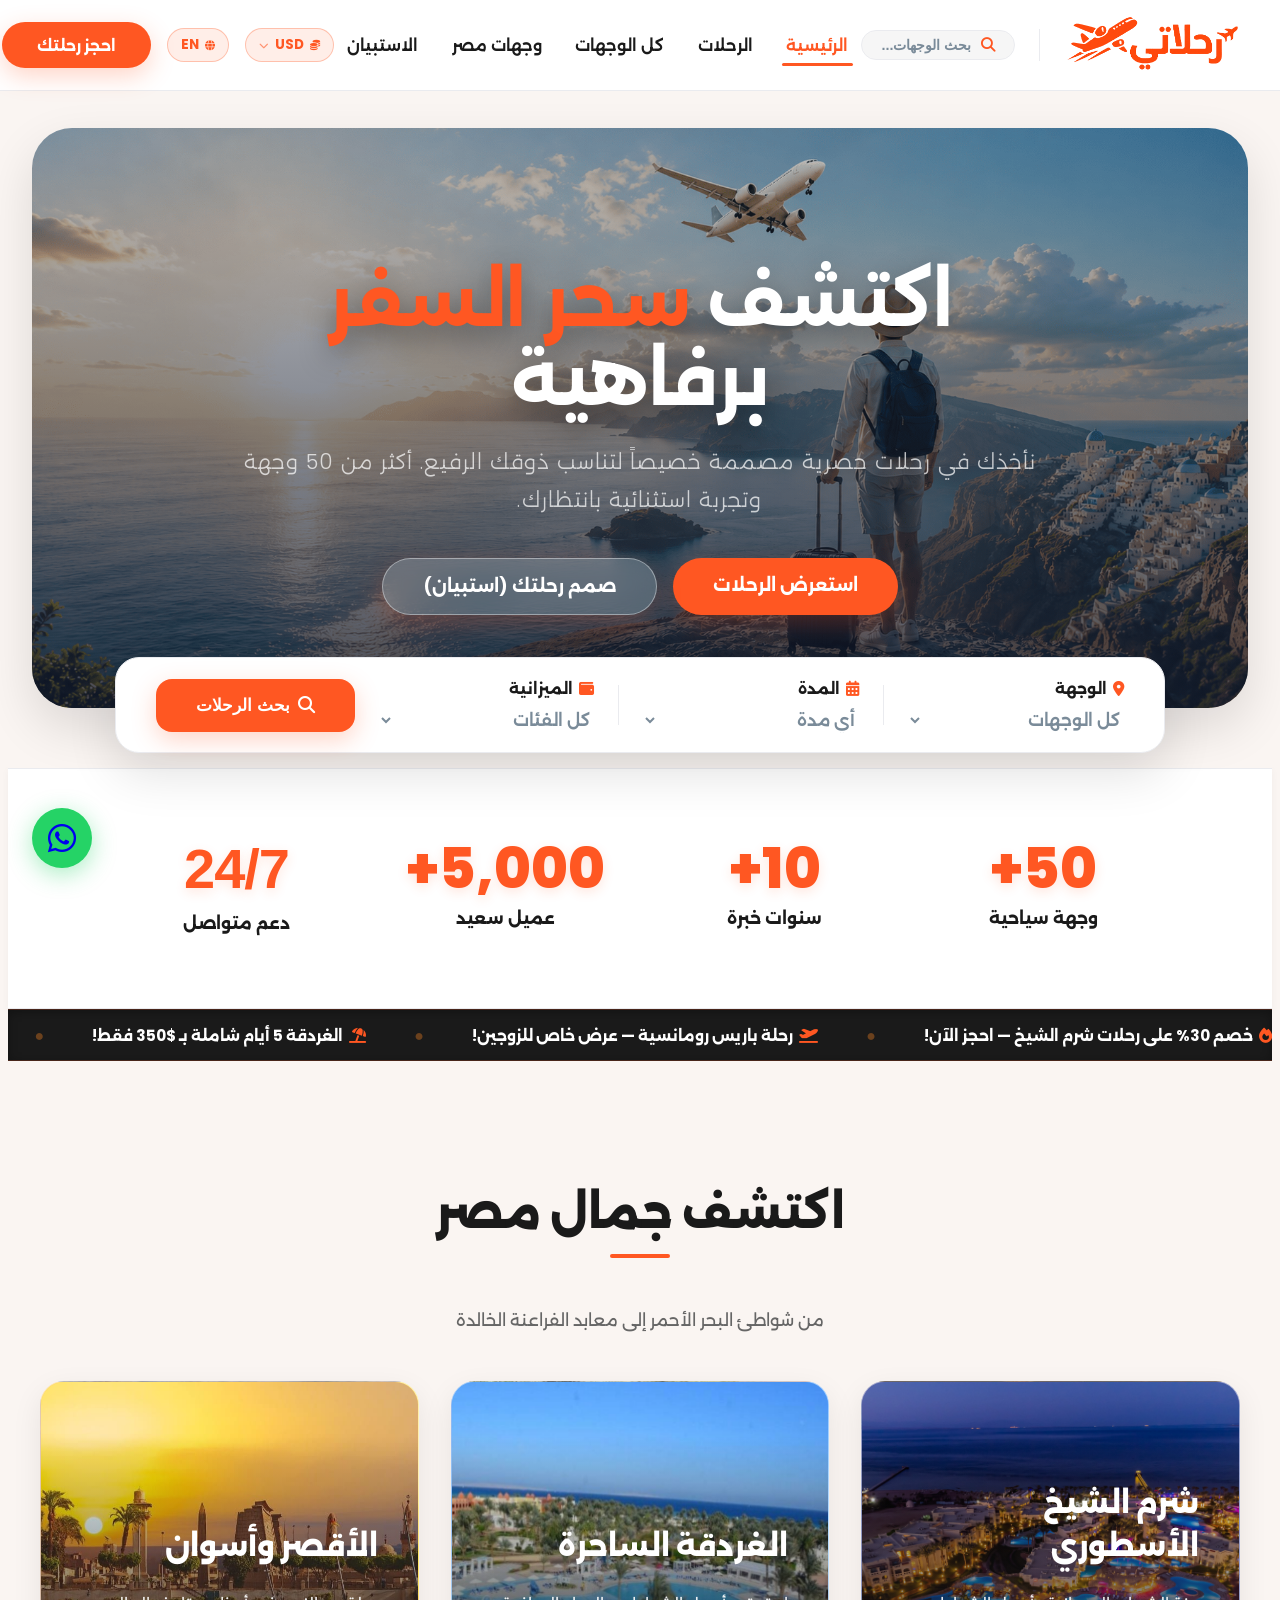
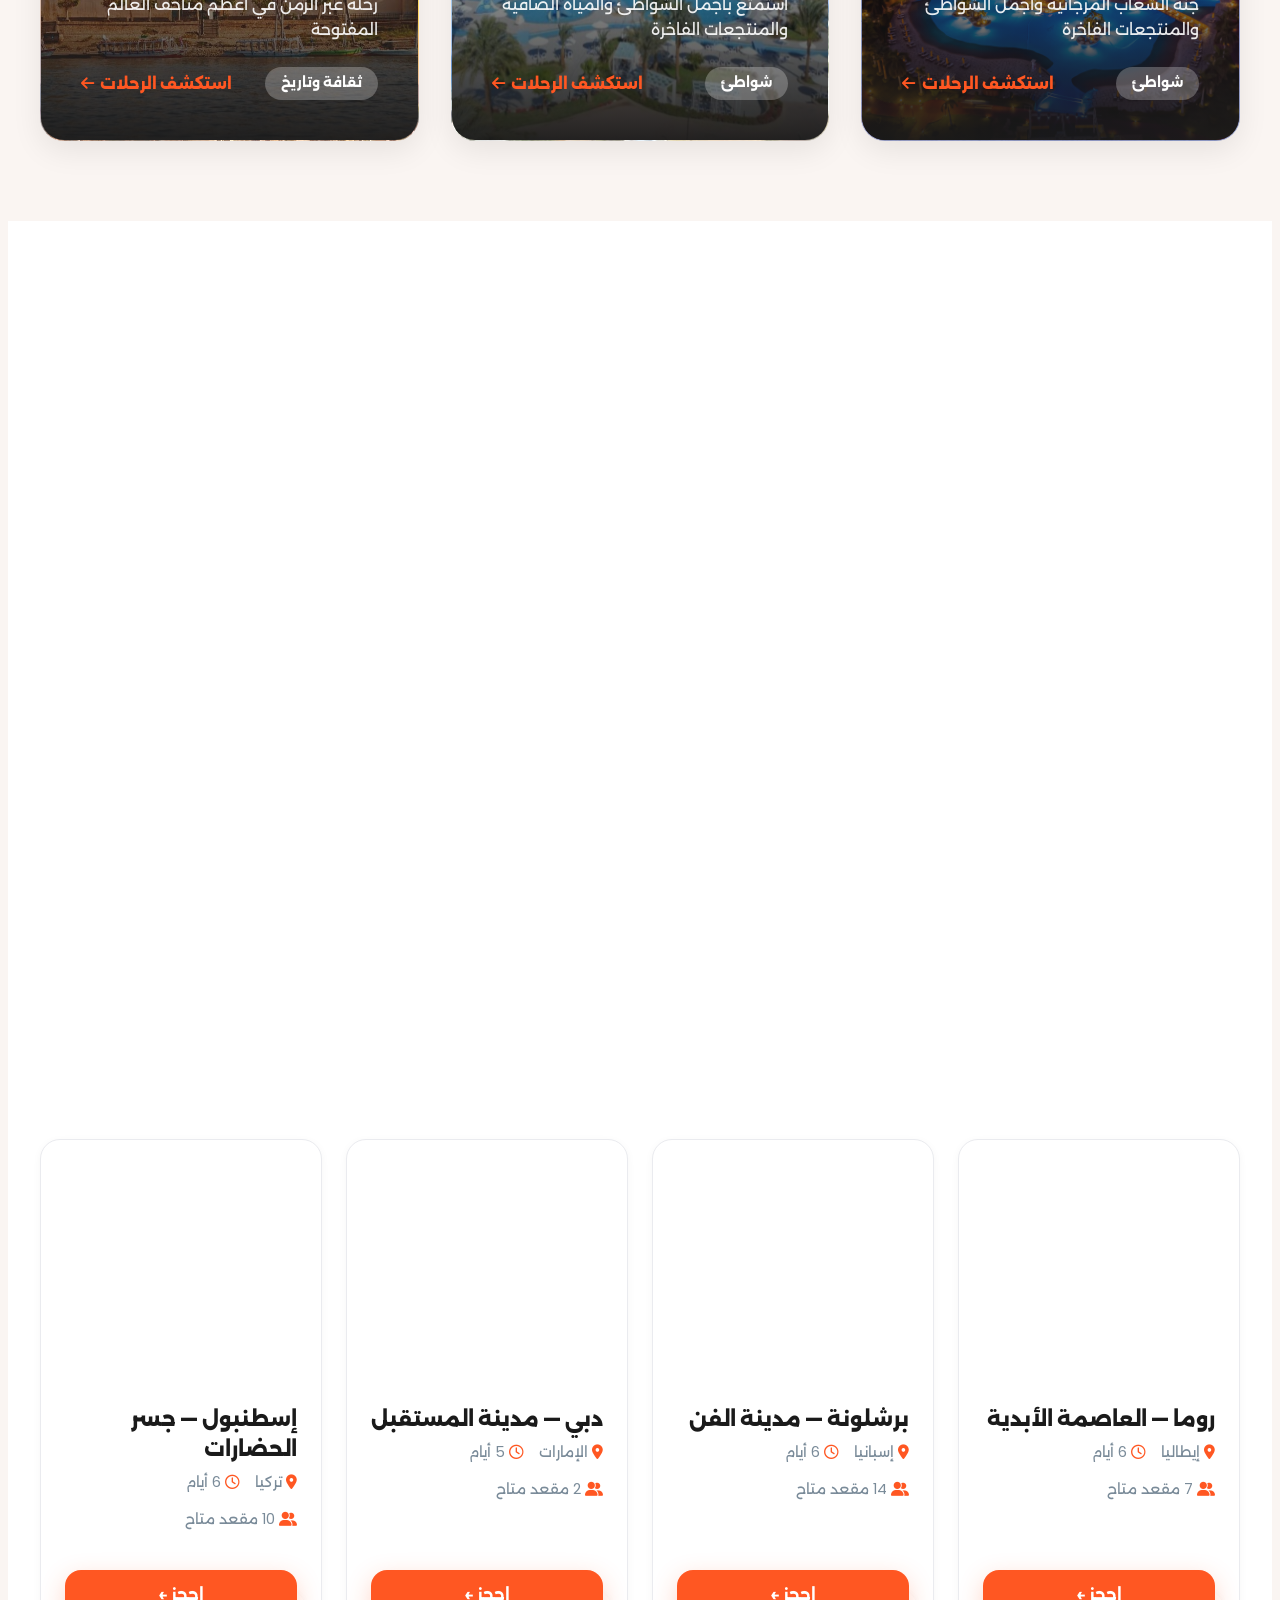
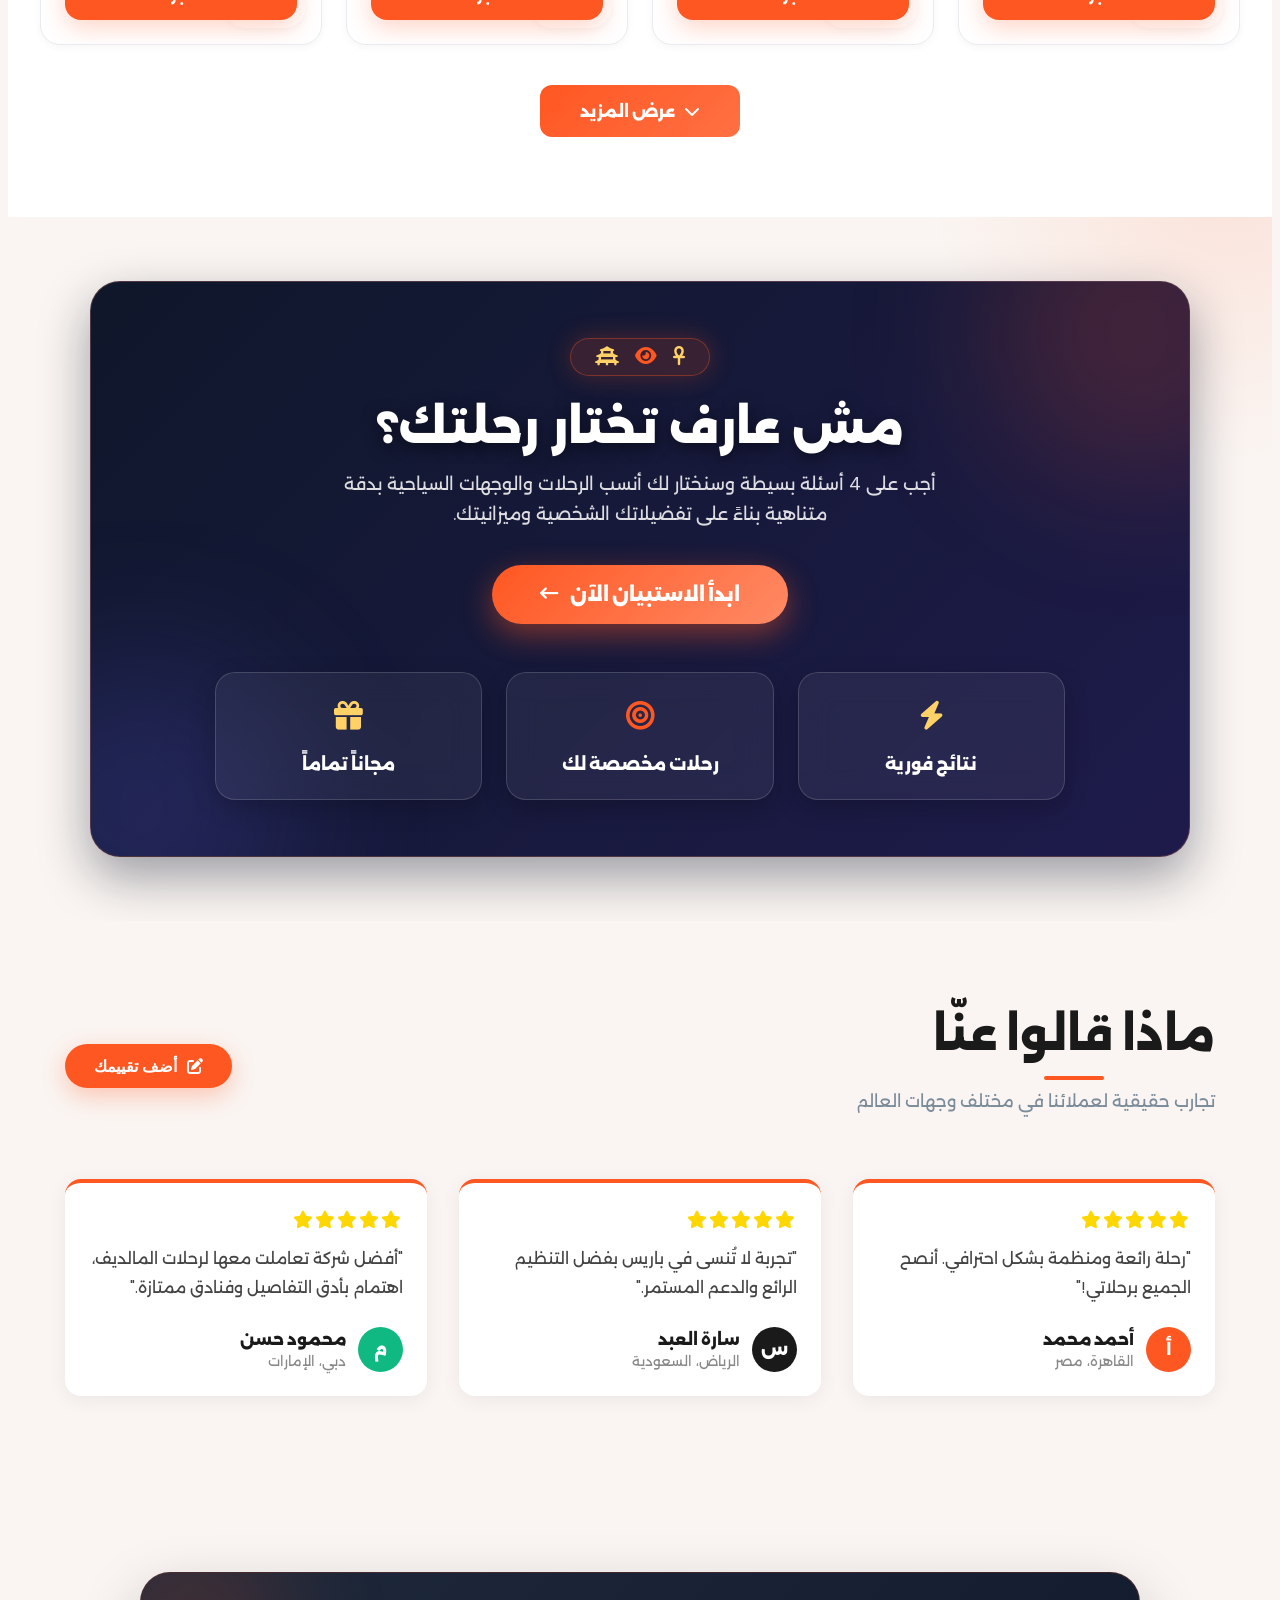
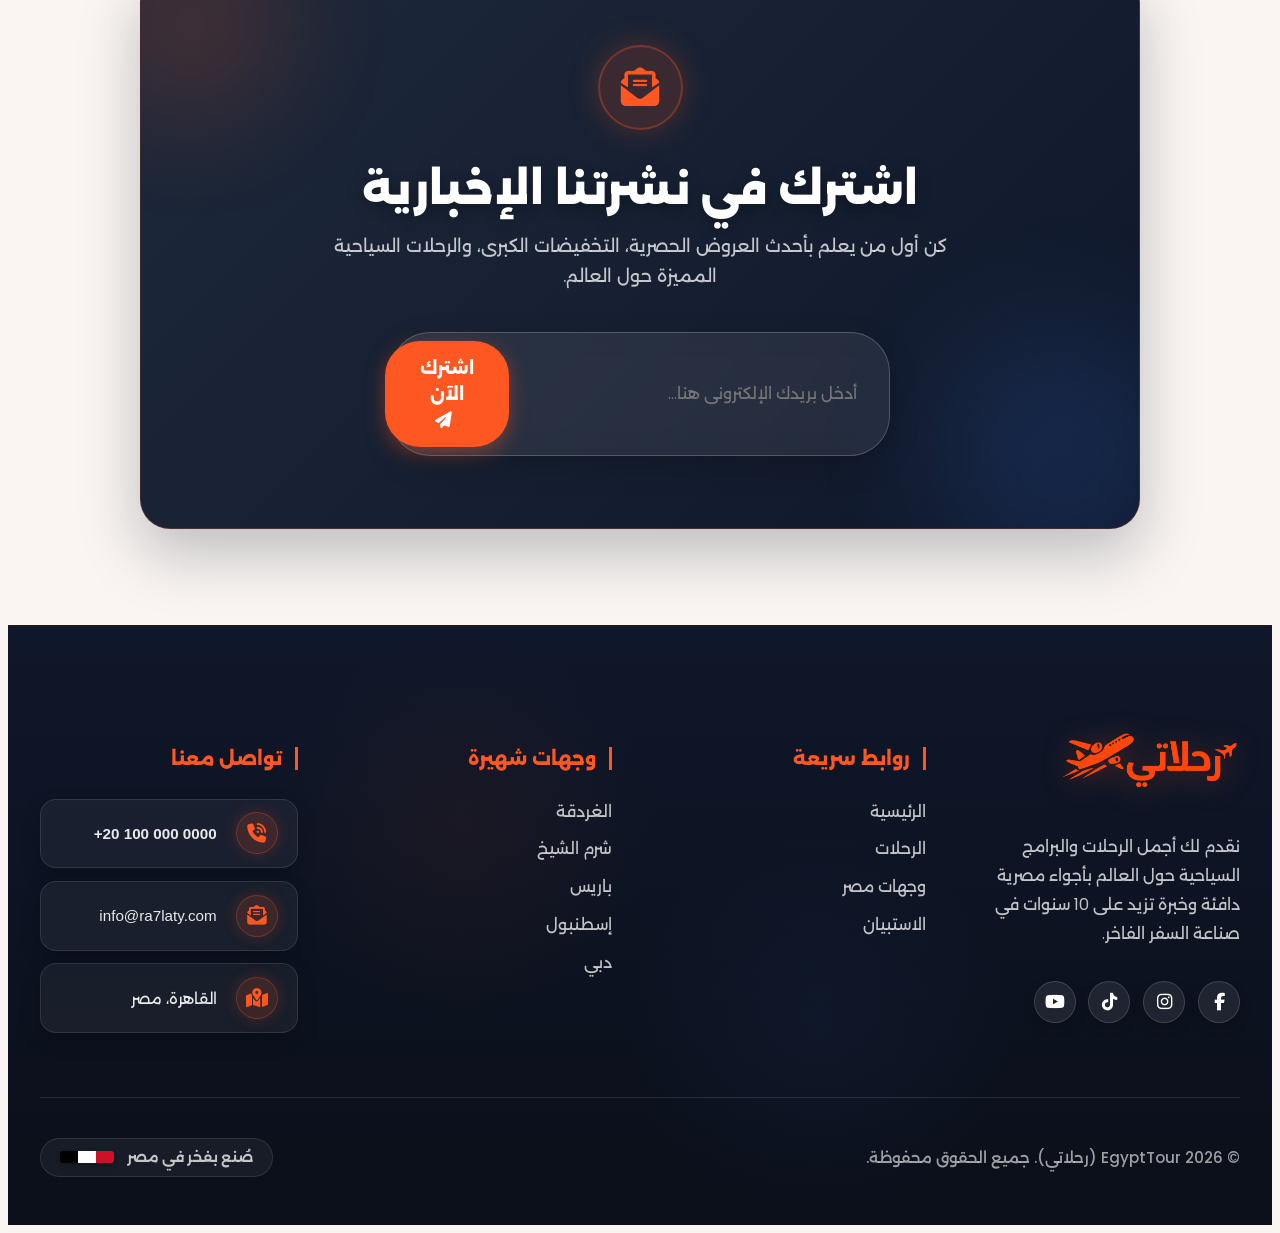
==== commit 30692c07: "version 3" ====
--- a/index.html
+++ b/index.html
@@ -8,6 +8,8 @@
 
     <meta name="viewport" content="width=device-width, initial-scale=1.0">
 
+    <meta name="theme-color" content="#FF5722">
+
     <meta name="csrf-token" content="">
 
     <title>رحلاتي | أفضل عروض الرحلات والبرامج السياحية الفاخرة</title>
@@ -21,8 +23,6 @@
     <link rel="alternate" hreflang="en" href="https://ra7laty.com/en/">
 
     <link rel="alternate" hreflang="x-default" href="https://ra7laty.com/">
-
-    <meta name="keywords" content="رحلاتي, شركة سياحة, عروض سياحية, حجز رحلات, سياحة فاخرة, برامج سياحية, ra7laty, حجز فنادق, تذاكر طيران">
 
     <meta name="robots" content="index, follow, max-image-preview:large, max-snippet:-1, max-video-preview:-1">
 
@@ -76,15 +76,18 @@
         "logo": "https://ra7laty.com/assets/logo.png",
         "image": "https://ra7laty.com/assets/logo.png",
         "description": "Ra7laty offers the best luxury travel packages and tours around the world at the best prices.",
-
-      "address": {"@@type": "PostalAddress", "addressLocality": "Cairo", "addressCountry": "EG"},
-
-      "telephone": "+201000000000",
-
-      "email": "info@ra7laty.com",
-
-      "sameAs": ["https://ra7laty.com", "https://www.facebook.com/ra7laty", "https://www.instagram.com/ra7laty"]
-
+        "address": {
+          "@type": "PostalAddress",
+          "addressLocality": "Cairo",
+          "addressCountry": "EG"
+        },
+        "telephone": "+201000000000",
+        "email": "info@ra7laty.com",
+        "sameAs": [
+          "https://ra7laty.com",
+          "https://www.facebook.com/ra7laty",
+          "https://www.instagram.com/ra7laty"
+        ]
       },
       {
         "@context": "https://schema.org",
@@ -92,7 +95,7 @@
         "name": "Ra7laty",
         "alternateName": "Ra7laty",
         "url": "https://ra7laty.com/",
-        "keywords": "ra7laty, travel agency, luxury tours, flights, hotels, booking",
+        "keywords": "رحلاتي, ra7laty, travel, travel agency, luxury tours, flights, hotels, booking, travel deals, Egypt tours",
         "potentialAction": {
           "@type": "SearchAction",
           "target": {
@@ -135,7 +138,7 @@
 
             <div style="display:flex; align-items:center; gap:1.5rem;">
                 <a href="index.html" style="display:flex; align-items:center; text-decoration:none;">
-                    <img src="assets/logo.png" alt="EgyptTour Logo" decoding="async" style="height: 78px; width: auto; object-fit: contain; transition: transform 0.3s ease;" onmouseover="this.style.transform='scale(1.05)'" onmouseout="this.style.transform='scale(1)'">
+                    <img class="navbar-logo" src="assets/logo.png" alt="EgyptTour Logo" decoding="async" style="height: 78px; width: auto; object-fit: contain; transition: transform 0.3s ease;" onmouseover="this.style.transform='scale(1.05)'" onmouseout="this.style.transform='scale(1)'">
                 </a>
                 <div style="height:32px; width:1px; background:var(--color-border);" class="desktop-only"></div>
                 <button onclick="document.getElementById('heroDestFilter')?.focus();" style="background:rgba(26,26,26,0.04); border:1px solid var(--color-border); border-radius:50px; padding:0.4rem 1.2rem; display:flex; align-items:center; gap:0.6rem; cursor:pointer; transition:all 0.2s;" onmouseover="this.style.background='rgba(26,26,26,0.08)'" onmouseout="this.style.background='rgba(26,26,26,0.04)'" class="desktop-only">
--- a/css/style.css
+++ b/css/style.css
@@ -291,6 +291,9 @@
     }
     .mobile-only {
         display: block !important;
+    }
+    .navbar-logo {
+        height: 56px !important;
     }
     .floating-filter-bar {
         position: relative;
